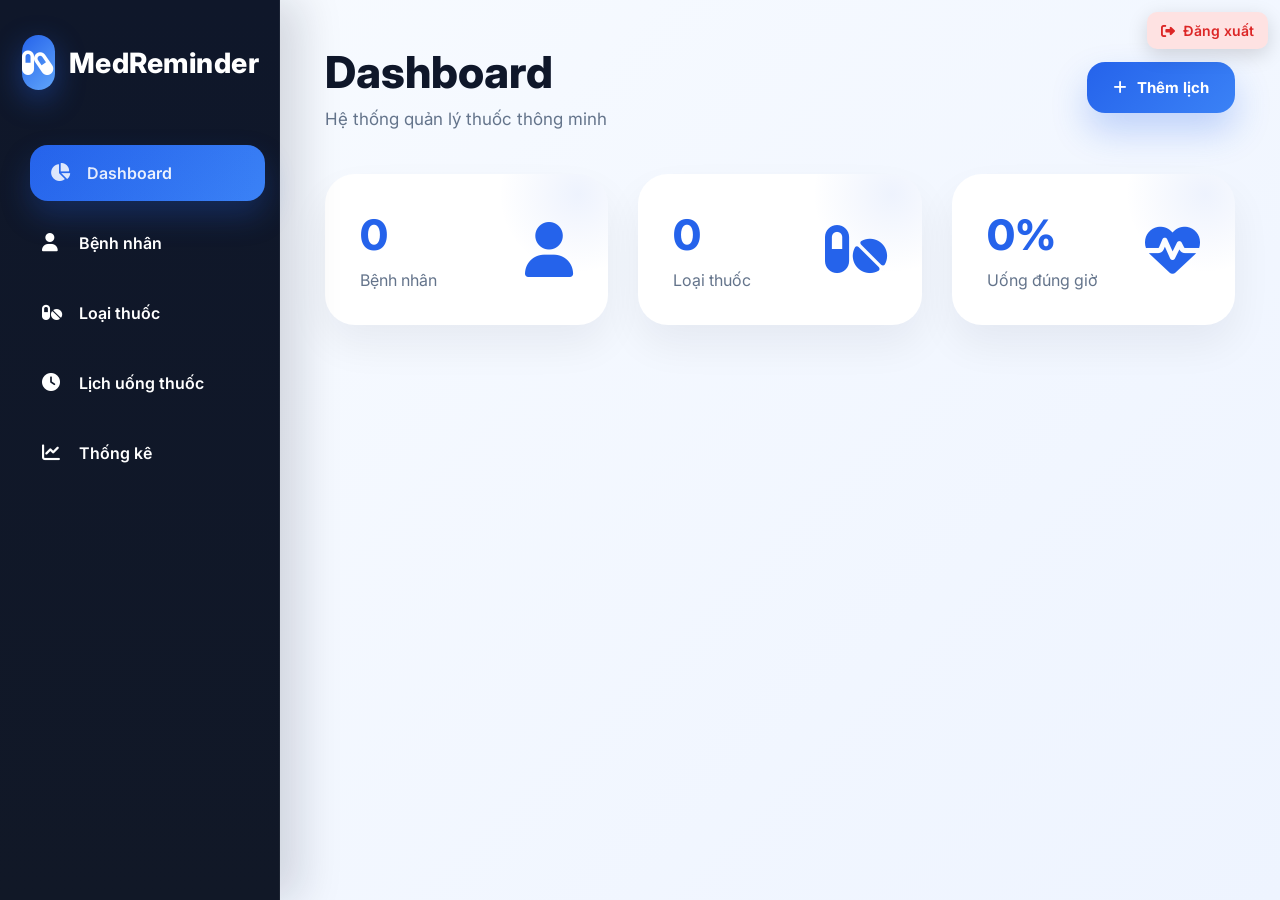
==== MedReminder/admin.html @ 06b6fe0d "first commit" ====
<!DOCTYPE html>
<html lang="vi">

<head>
    <meta charset="UTF-8">
    <meta name="viewport" content="width=device-width, initial-scale=1.0">
    <title>MedReminder Admin</title>
    <link rel="stylesheet" href="css/styleadmin.css">
    <link rel="stylesheet" href="https://cdnjs.cloudflare.com/ajax/libs/font-awesome/6.5.2/css/all.min.css">
    <style>
        .logout-fixed {
            position: fixed;
            top: 12px;
            left: 12px;
            z-index: 99999;
            display: flex;
            align-items: center;
            gap: 8px;
            padding: 10px 14px;
            border: none;
            border-radius: 10px;
            background: #fee2e2;
            color: #dc2626;
            font-weight: 600;
            font-size: 14px;
            cursor: pointer;
            box-shadow: 0 6px 20px rgba(0, 0, 0, 0.15);
            transition: 0.2s ease;
        }

        .logout-fixed:hover {
            background: #fecaca;
            transform: translateY(-2px);
        }

        /* Card expand */
        .patient-top {
            display: flex;
            align-items: center;
            gap: 14px;
            user-select: none;
        }

        .patient-top:hover .toggle-icon {
            color: #2563eb !important;
        }

        .patient-detail {
            animation: expandIn 0.22s ease both;
        }

        @keyframes expandIn {
            from {
                opacity: 0;
                transform: translateY(-6px);
            }

            to {
                opacity: 1;
                transform: translateY(0);
            }
        }

        /* Badges */
        .med-badge {
            display: inline-block;
            padding: 4px 12px;
            background: #eff6ff;
            color: #2563eb;
            border: 1px solid #bfdbfe;
            border-radius: 999px;
            font-size: 12.5px;
            font-weight: 500;
        }

        .patient-badge {
            display: inline-block;
            padding: 4px 12px;
            background: #f0fdf4;
            color: #16a34a;
            border: 1px solid #bbf7d0;
            border-radius: 999px;
            font-size: 12.5px;
            font-weight: 500;
        }

        /* Section label inside card */
        .section-label {
            margin-bottom: 8px;
            font-size: 12px;
            color: #6b7280;
            font-weight: 600;
            text-transform: uppercase;
            letter-spacing: 0.05em;
        }

        /* Detail table */
        .detail-table {
            width: 100%;
            border-collapse: collapse;
            font-size: 13.5px;
        }

        .detail-table th {
            background: #f9fafb;
            color: #6b7280;
            font-weight: 600;
            font-size: 12px;
            text-transform: uppercase;
            letter-spacing: 0.04em;
            padding: 8px 12px;
            text-align: left;
            border-bottom: 1px solid #f3f4f6;
        }

        .detail-table td {
            padding: 9px 12px;
            border-bottom: 1px solid #f9fafb;
            color: #374151;
            vertical-align: middle;
        }

        .detail-table tr:last-child td {
            border-bottom: none;
        }

        .detail-table tr:hover td {
            background: #f9fafb;
        }

        /* Status badges */
        .done {
            display: inline-block;
            padding: 3px 10px;
            background: #dcfce7;
            color: #16a34a;
            border-radius: 999px;
            font-size: 12px;
            font-weight: 600;
        }

        .pending {
            display: inline-block;
            padding: 3px 10px;
            background: #fef3c7;
            color: #d97706;
            border-radius: 999px;
            font-size: 12px;
            font-weight: 600;
        }
    </style>
</head>

<body onload="loadData()">

    <button onclick="logoutAdmin()" class="logout-fixed">
        <i class="fa-solid fa-right-from-bracket"></i> Đăng xuất
    </button>

    <div class="admin-layout">

        <!-- SIDEBAR -->
        <aside class="sidebar">
            <div class="sidebar-logo">
                <i class="fa-solid fa-capsules"></i>
                <span>MedReminder</span>
            </div>
            <ul>
                <li class="active" onclick="showDashboard()">
                    <i class="fa-solid fa-chart-pie"></i> Dashboard
                </li>
                <li onclick="showPatients()">
                    <i class="fa-solid fa-user"></i> Bệnh nhân
                </li>
                <li onclick="showMeds()">
                    <i class="fa-solid fa-pills"></i> Loại thuốc
                </li>
                <li onclick="showSchedules()">
                    <i class="fa-solid fa-clock"></i> Lịch uống thuốc
                </li>
                <li onclick="showStatistics()">
                    <i class="fa-solid fa-chart-line"></i> Thống kê
                </li>
            </ul>
        </aside>

        <!-- MAIN -->
        <main class="main-content">

            <div class="topbar">
                <div>
                    <h1>Dashboard</h1>
                    <p class="sub-text">Hệ thống quản lý thuốc thông minh</p>
                </div>
                <button onclick="openModal()" class="add-btn">
                    <i class="fa-solid fa-plus"></i> Thêm lịch
                </button>
            </div>

            <!-- DASHBOARD -->
            <section id="dashboardSection">
                <div class="stats">
                    <div class="stat-card">
                        <div>
                            <h3 id="patientCount">0</h3>
                            <p>Bệnh nhân</p>
                        </div>
                        <i class="fa-solid fa-user"></i>
                    </div>
                    <div class="stat-card">
                        <div>
                            <h3 id="medCount">0</h3>
                            <p>Loại thuốc</p>
                        </div>
                        <i class="fa-solid fa-pills"></i>
                    </div>
                    <div class="stat-card">
                        <div>
                            <h3 id="successPercent">0%</h3>
                            <p>Uống đúng giờ</p>
                        </div>
                        <i class="fa-solid fa-heart-pulse"></i>
                    </div>
                </div>
            </section>

            <!-- SEARCH PATIENTS -->
            <div class="search-box" id="patientSearch" style="display:none;">
                <i class="fa-solid fa-magnifying-glass"></i>
                <input type="text" id="searchInput" placeholder="Tìm bệnh nhân theo tên..." onkeyup="searchPatients()">
            </div>

            <!-- SEARCH MEDS -->
            <div class="search-box" id="medSearch" style="display:none;">
                <i class="fa-solid fa-magnifying-glass"></i>
                <input type="text" id="medSearchInput" placeholder="Tìm thuốc theo tên..." onkeyup="searchMeds()">
            </div>

            <!-- PATIENTS -->
            <section id="patientsSection" style="display:none;">
                <div class="table-section">
                    <div class="table-header">
                        <h2>Danh sách bệnh nhân</h2>
                    </div>
                    <div id="patientCards" class="patient-grid"></div>
                </div>
            </section>

            <!-- MEDS -->
            <section id="medsSection" style="display:none;">
                <div class="table-section">
                    <div class="table-header">
                        <h2>Danh sách loại thuốc</h2>
                    </div>
                    <div id="medCards" class="patient-grid"></div>
                </div>
            </section>

            <!-- SCHEDULES -->
            <section id="scheduleSection" style="display:none;">
                <div class="table-section">
                    <div class="table-header">
                        <h2>Lịch uống thuốc</h2>
                    </div>
                    <table>
                        <thead>
                            <tr>
                                <th>Bệnh nhân</th>
                                <th>Thuốc</th>
                                <th>Ngày</th>
                                <th>Giờ</th>
                                <th>Trạng thái</th>
                                <th>Hành động</th>
                            </tr>
                        </thead>
                        <tbody id="scheduleTableBody"></tbody>
                    </table>
                </div>
            </section>

            <!-- STATISTICS -->
            <section id="statisticsSection" style="display:none;">
                <div class="table-section">
                    <div class="table-header">
                        <h2>Thống kê uống thuốc</h2>
                    </div>
                    <div id="statisticsCards"></div>
                </div>
            </section>

        </main>
    </div>

    <!-- MODAL -->
    <div class="modal" id="modal">
        <div class="modal-content">
            <div class="modal-header">
                <h2>Thêm lịch uống thuốc</h2>
                <button onclick="closeModal()"><i class="fa-solid fa-xmark"></i></button>
            </div>
            <form id="scheduleForm">
                <div class="form-group">
                    <label>Bệnh nhân</label>
                    <input type="text" id="patientSelect" required placeholder="Nhập tên bệnh nhân">
                </div>
                <div class="form-group">
                    <label>Thuốc</label>
                    <input type="text" id="medSelect" required placeholder="Nhập tên thuốc">
                </div>
                <div class="form-group">
                    <label>Ngày uống</label>
                    <input type="date" id="dateInput" required>
                </div>
                <div class="form-group">
                    <label>Giờ uống</label>
                    <input type="time" id="timeInput" required>
                </div>
                <button type="submit" class="submit-btn">Lưu lịch</button>
            </form>
        </div>
    </div>

    <script src="js/admin.js"></script>

    <script>
        // Hiện/ẩn search box theo tab
        const _origShowPatients = showPatients;
        const _origShowMeds = showMeds;
        const _origShowDashboard = showDashboard;
        const _origShowSchedules = showSchedules;
        const _origShowStatistics = showStatistics;

        function hideAllSearch() {
            document.getElementById("patientSearch").style.display = "none";
            document.getElementById("medSearch").style.display = "none";
        }

        showPatients = function () {
            _origShowPatients();
            hideAllSearch();
            document.getElementById("patientSearch").style.display = "flex";
        };
        showMeds = function () {
            _origShowMeds();
            hideAllSearch();
            document.getElementById("medSearch").style.display = "flex";
        };
        showDashboard = function () { _origShowDashboard(); hideAllSearch(); };
        showSchedules = function () { _origShowSchedules(); hideAllSearch(); };
        showStatistics = function () { _origShowStatistics(); hideAllSearch(); };
    </script>

</body>

</html>
---- MedReminder/css/styleadmin.css ----
/* =========================================
   MEDREMINDER ADMIN PREMIUM UI
========================================= */

@import url('https://fonts.googleapis.com/css2?family=Inter:wght@300;400;500;600;700;800;900&display=swap');

* {
    margin: 0;
    padding: 0;
    box-sizing: border-box;
    font-family: 'Inter', sans-serif;
}

body {
    background:
        linear-gradient(135deg,
            #f8fbff 0%,
            #eef4ff 100%);
    color: #0f172a;
    overflow-x: hidden;
}

/* =========================================
   SCROLLBAR
========================================= */

::-webkit-scrollbar {
    width: 10px;
}

::-webkit-scrollbar-track {
    background: #e2e8f0;
}

::-webkit-scrollbar-thumb {
    background:
        linear-gradient(180deg,
            #2563eb,
            #60a5fa);
    border-radius: 50px;
}

/* =========================================
   LAYOUT
========================================= */

.admin-layout {
    display: flex;
    min-height: 100vh;
}

/* =========================================
   SIDEBAR
========================================= */

.sidebar {
    width: 280px;
    min-height: 100vh;
    position: fixed;
    top: 0;
    left: 0;
    padding: 35px 22px;
    background:
        linear-gradient(180deg,
            #0f172a 0%,
            #111827 100%);
    color: white;
    z-index: 1000;
    box-shadow:
        20px 0 40px rgba(15, 23, 42, 0.15);
    border-right:
        1px solid rgba(255, 255, 255, 0.05);
}

/* LOGO */

.sidebar-logo {
    display: flex;
    align-items: center;
    gap: 14px;
    margin-bottom: 55px;
    font-size: 28px;
    font-weight: 800;
    letter-spacing: 0.5px;
}

.sidebar-logo i {
    width: 55px;
    height: 55px;
    border-radius: 18px;
    display: flex;
    align-items: center;
    justify-content: center;
    background:
        linear-gradient(135deg,
            #2563eb,
            #60a5fa);
    box-shadow:
        0 10px 30px rgba(37, 99, 235, 0.4);
}

/* MENU */

.sidebar ul {
    list-style: none;
}

.sidebar li {
    display: flex;
    align-items: center;
    gap: 15px;
    padding: 18px 20px;
    border-radius: 18px;
    margin-bottom: 14px;
    cursor: pointer;
    transition: 0.35s;
    font-size: 16px;
    font-weight: 600;
    position: relative;
    overflow: hidden;
}

.sidebar li i {
    width: 22px;
    font-size: 18px;
}

.sidebar li::before {
    content: "";
    position: absolute;
    inset: 0;
    background:
        linear-gradient(90deg,
            rgba(37, 99, 235, 0.18),
            transparent);
    opacity: 0;
    transition: 0.3s;
}

.sidebar li:hover::before,
.sidebar li.active::before {
    opacity: 1;
}

.sidebar li:hover,
.sidebar li.active {
    background:
        linear-gradient(135deg,
            #2563eb,
            #3b82f6);
    transform: translateX(8px);
    box-shadow:
        0 15px 30px rgba(37, 99, 235, 0.25);
}

/* =========================================
   MAIN CONTENT
========================================= */

.main-content {
    margin-left: 280px;
    width: 100%;
    padding: 45px;
}

/* =========================================
   TOPBAR
========================================= */

.topbar {
    display: flex;
    justify-content: space-between;
    align-items: center;
    gap: 25px;
    margin-bottom: 45px;
}

.topbar h1 {
    font-size: 44px;
    font-weight: 800;
    color: #0f172a;
}

.sub-text {
    margin-top: 10px;
    color: #64748b;
    font-size: 17px;
}

/* ADD BUTTON */

.add-btn {
    border: none;
    padding: 16px 26px;
    border-radius: 18px;
    background:
        linear-gradient(135deg,
            #2563eb,
            #3b82f6);
    color: white;
    font-size: 15px;
    font-weight: 700;
    cursor: pointer;
    transition: 0.35s;
    display: flex;
    align-items: center;
    gap: 10px;
    box-shadow:
        0 18px 35px rgba(37, 99, 235, 0.25);
}

.add-btn:hover {
    transform: translateY(-5px);
    box-shadow:
        0 25px 40px rgba(37, 99, 235, 0.35);
}

/* =========================================
   SEARCH
========================================= */

.search-box {
    width: 100%;
    height: 70px;
    background: white;
    border-radius: 24px;
    display: flex;
    align-items: center;
    padding: 0 25px;
    gap: 15px;
    margin-bottom: 35px;
    box-shadow:
        0 15px 35px rgba(15, 23, 42, 0.06);
}

.search-box i {
    color: #2563eb;
    font-size: 18px;
}

.search-box input {
    width: 100%;
    border: none;
    outline: none;
    font-size: 16px;
    background: none;
    color: #0f172a;
}

.search-box input::placeholder {
    color: #94a3b8;
}

/* =========================================
   STATS
========================================= */

.stats {
    display: grid;
    grid-template-columns:
        repeat(auto-fit, minmax(260px, 1fr));
    gap: 30px;
}

.stat-card {
    background: white;
    border-radius: 30px;
    padding: 35px;
    position: relative;
    overflow: hidden;
    display: flex;
    justify-content: space-between;
    align-items: center;
    box-shadow:
        0 20px 40px rgba(15, 23, 42, 0.06);
    transition: 0.35s;
}

.stat-card:hover {
    transform: translateY(-8px);
}

.stat-card::before {
    content: "";
    position: absolute;
    width: 160px;
    height: 160px;
    background:
        radial-gradient(rgba(37, 99, 235, 0.08),
            transparent 70%);
    top: -60px;
    right: -50px;
}

.stat-card h3 {
    font-size: 42px;
    color: #2563eb;
    font-weight: 800;
    margin-bottom: 10px;
}

.stat-card p {
    color: #64748b;
    font-size: 16px;
}

.stat-card i {
    font-size: 55px;
    color: #2563eb;
}

/* =========================================
   TABLE SECTION
========================================= */

.table-section {
    margin-top: 30px;
    background: white;
    border-radius: 30px;
    padding: 35px;
    box-shadow:
        0 20px 40px rgba(15, 23, 42, 0.05);
}

/* HEADER */

.table-header {
    margin-bottom: 25px;
}

.table-header h2 {
    font-size: 34px;
    font-weight: 800;
    color: #0f172a;
}

/* =========================================
   TABLE
========================================= */

table {
    width: 100%;
    border-collapse: collapse;
}

table th {
    background: #eff6ff;
    color: #2563eb;
    font-size: 15px;
    font-weight: 700;
}

table th,
table td {
    padding: 20px;
    text-align: left;
    border-bottom: 1px solid #edf2f7;
}

table tr {
    transition: 0.3s;
}

table tr:hover {
    background: #f8fbff;
}

/* STATUS */

.done {
    padding: 10px 18px;
    border-radius: 50px;
    background: #dcfce7;
    color: #16a34a;
    font-size: 14px;
    font-weight: 700;
}

.pending {
    padding: 10px 18px;
    border-radius: 50px;
    background: #fef3c7;
    color: #d97706;
    font-size: 14px;
    font-weight: 700;
}

/* DELETE */

.delete-btn {
    width: 45px;
    height: 45px;
    border: none;
    border-radius: 14px;
    background: #ef4444;
    color: white;
    cursor: pointer;
    transition: 0.3s;
    font-size: 16px;
}

.delete-btn:hover {
    transform: scale(1.08);
    background: #dc2626;
}

/* =========================================
   PATIENT GRID
========================================= */

.patient-grid {
    display: grid;
    grid-template-columns:
        repeat(auto-fit, minmax(320px, 1fr));
    gap: 30px;
}

/* PATIENT CARD */

.patient-card {
    background:
        linear-gradient(180deg,
            #ffffff,
            #f8fbff);
    border-radius: 30px;
    padding: 30px;
    position: relative;
    overflow: hidden;
    transition: 0.35s;
    box-shadow:
        0 18px 35px rgba(15, 23, 42, 0.05);
}

.patient-card:hover {
    transform: translateY(-8px);
    box-shadow:
        0 28px 45px rgba(37, 99, 235, 0.12);
}

.patient-card::before {
    content: "";
    position: absolute;
    width: 180px;
    height: 180px;
    background:
        radial-gradient(rgba(37, 99, 235, 0.06),
            transparent 70%);
    top: -70px;
    right: -70px;
}

/* TOP */

.patient-top {
    display: flex;
    align-items: center;
    gap: 18px;
    margin-bottom: 25px;
}

/* AVATAR */

.patient-avatar {
    width: 75px;
    height: 75px;
    border-radius: 24px;
    display: flex;
    align-items: center;
    justify-content: center;
    background:
        linear-gradient(135deg,
            #2563eb,
            #60a5fa);
    color: white;
    font-size: 28px;
    box-shadow:
        0 15px 35px rgba(37, 99, 235, 0.25);
}

.patient-top h3 {
    font-size: 24px;
    margin-bottom: 6px;
    color: #0f172a;
}

.patient-top p {
    color: #64748b;
}

/* MEDS */

.patient-meds h4 {
    margin-bottom: 16px;
    color: #334155;
}

.patient-meds span {
    display: inline-block;
    padding: 10px 16px;
    margin: 6px;
    border-radius: 50px;
    background: #eff6ff;
    color: #2563eb;
    font-size: 14px;
    font-weight: 600;
}

/* =========================================
   MODAL
========================================= */

.modal {
    position: fixed;
    inset: 0;
    background: rgba(15, 23, 42, 0.65);
    display: none;
    justify-content: center;
    align-items: center;
    backdrop-filter: blur(6px);
    z-index: 9999;
}

/* CONTENT */

.modal-content {
    width: 470px;
    background: white;
    border-radius: 32px;
    padding: 35px;
    animation: popup 0.35s ease;
    box-shadow:
        0 30px 60px rgba(0, 0, 0, 0.18);
}

@keyframes popup {

    from {
        transform:
            translateY(30px) scale(0.9);
        opacity: 0;
    }

    to {
        transform:
            translateY(0) scale(1);
        opacity: 1;
    }

}

/* HEADER */

.modal-header {
    display: flex;
    justify-content: space-between;
    align-items: center;
    margin-bottom: 28px;
}

.modal-header h2 {
    font-size: 32px;
    font-weight: 800;
    color: #0f172a;
}

.modal-header button {
    border: none;
    width: 45px;
    height: 45px;
    border-radius: 14px;
    background: #eff6ff;
    color: #2563eb;
    cursor: pointer;
    font-size: 20px;
    transition: 0.3s;
}

.modal-header button:hover {
    background: #2563eb;
    color: white;
}

/* =========================================
   FORM
========================================= */

.form-group {
    margin-bottom: 24px;
}

.form-group label {
    display: block;
    margin-bottom: 10px;
    font-weight: 700;
    color: #334155;
}

.form-group input,
.form-group select {
    width: 100%;
    padding: 17px;
    border-radius: 18px;
    border: 1px solid #dbe4f0;
    background: #f8fbff;
    outline: none;
    font-size: 15px;
    transition: 0.3s;
}

.form-group input:focus,
.form-group select:focus {
    border-color: #2563eb;
    background: white;
    box-shadow:
        0 0 0 5px rgba(37, 99, 235, 0.12);
}

/* SUBMIT */

.submit-btn {
    width: 100%;
    border: none;
    padding: 18px;
    border-radius: 18px;
    background:
        linear-gradient(135deg,
            #2563eb,
            #3b82f6);
    color: white;
    font-size: 16px;
    font-weight: 800;
    cursor: pointer;
    transition: 0.35s;
    box-shadow:
        0 18px 35px rgba(37, 99, 235, 0.25);
}

.submit-btn:hover {
    transform: translateY(-4px);
}

/* =========================================
   RESPONSIVE
========================================= */

@media(max-width:1200px) {

    .stats,
    .patient-grid {
        grid-template-columns:
            repeat(auto-fit, minmax(280px, 1fr));
    }

}

@media(max-width:992px) {

    .sidebar {
        width: 95px;
        padding: 25px 10px;
    }

    .sidebar-logo span,
    .sidebar li {
        font-size: 0;
    }

    .sidebar-logo {
        justify-content: center;
    }

    .sidebar li {
        justify-content: center;
    }

    .sidebar li i {
        font-size: 20px;
    }

    .main-content {
        margin-left: 95px;
    }

}

@media(max-width:768px) {

    .main-content {
        padding: 25px;
    }

    .topbar {
        flex-direction: column;
        align-items: flex-start;
    }

    .topbar h1 {
        font-size: 34px;
    }

    .stats {
        grid-template-columns: 1fr;
    }

    .patient-grid {
        grid-template-columns: 1fr;
    }

    table {
        display: block;
        overflow-x: auto;
    }

    .modal-content {
        width: 92%;
    }

}

@media(max-width:500px) {

    .sidebar {
        display: none;
    }

    .main-content {
        margin-left: 0;
    }

    .topbar {
        gap: 20px;
    }

    .topbar h1 {
        font-size: 28px;
    }

}.logout-fixed {
    position: fixed !important;
    top: 12px !important;
    right: 12px !important;
    left: auto !important;
    /* 👈 QUAN TRỌNG */

    z-index: 999999;

    display: flex;
    align-items: center;
    gap: 8px;

    padding: 10px 14px;
    border: none;
    border-radius: 10px;

    background: #fee2e2;
    color: #dc2626;

    font-weight: 600;
    font-size: 14px;

    cursor: pointer;

    box-shadow: 0 6px 20px rgba(0, 0, 0, 0.15);
    transition: 0.2s ease;
}

.logout-fixed:hover {
    background: #fecaca;
    transform: translateY(-2px);
}
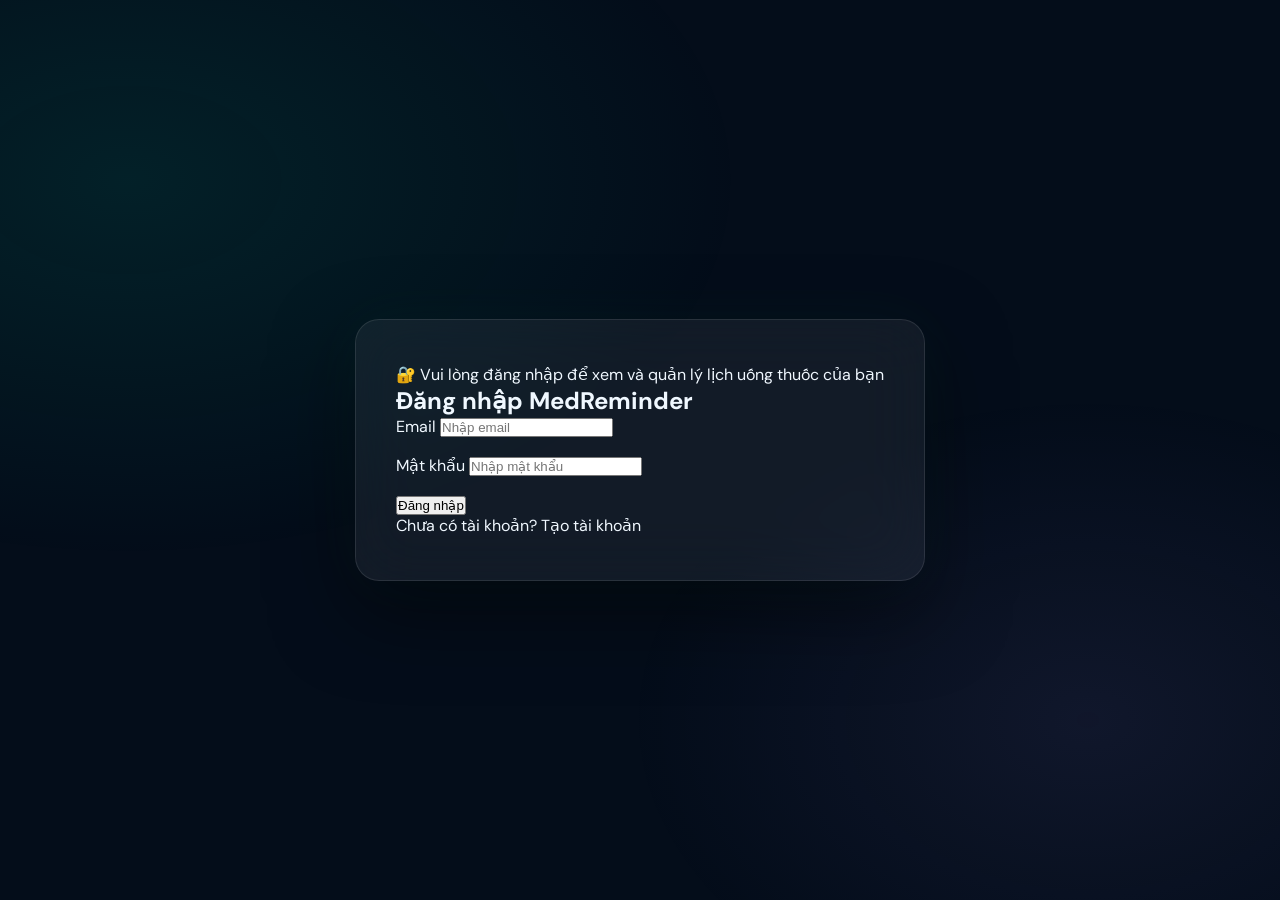
==== commit 55b7ec4f: "Update admin.html" ====
--- a/MedReminder/admin.html
+++ b/MedReminder/admin.html
@@ -2,354 +2,622 @@
 <html lang="vi">
 
 <head>
-    <meta charset="UTF-8">
-    <meta name="viewport" content="width=device-width, initial-scale=1.0">
-    <title>MedReminder Admin</title>
-    <link rel="stylesheet" href="css/styleadmin.css">
-    <link rel="stylesheet" href="https://cdnjs.cloudflare.com/ajax/libs/font-awesome/6.5.2/css/all.min.css">
+    <meta charset="UTF-8" />
+    <meta name="viewport" content="width=device-width, initial-scale=1.0" />
+    <title>Admin – MedReminder</title>
+    <link rel="stylesheet" href="https://cdn.jsdelivr.net/npm/bootstrap@5.3.3/dist/css/bootstrap.min.css" />
+    <link rel="stylesheet" href="https://cdn.jsdelivr.net/npm/bootstrap-icons@1.11.3/font/bootstrap-icons.min.css" />
+    <link rel="stylesheet" href="css/styleadmin.css" />
     <style>
-        .logout-fixed {
-            position: fixed;
-            top: 12px;
-            left: 12px;
-            z-index: 99999;
+        .content-section {
+            display: none
+        }
+
+        .content-section.active {
+            display: block
+        }
+
+        .a-stat {
+            cursor: default
+        }
+
+        .history-filter {
+            display: flex;
+            gap: 8px;
+            flex-wrap: wrap;
+            margin-bottom: 16px
+        }
+
+        .history-filter select,
+        .history-filter input {
+            background: rgba(255, 255, 255, 0.05);
+            border: 1px solid var(--border-glass);
+            border-radius: 9px;
+            color: var(--text-primary);
+            padding: 7px 12px;
+            font-size: 0.84rem;
+            outline: none
+        }
+
+        .history-filter select option {
+            background: #0d1b2a
+        }
+
+        .patient-card {
+            background: var(--bg-glass);
+            border: 1px solid var(--border-glass);
+            border-radius: 14px;
+            padding: 18px;
+            transition: .25s
+        }
+
+        .patient-card:hover {
+            border-color: var(--border-primary);
+            transform: translateY(-2px)
+        }
+
+        .patient-avatar {
+            width: 48px;
+            height: 48px;
+            border-radius: 50%;
+            background: linear-gradient(135deg, var(--primary), var(--accent2));
             display: flex;
             align-items: center;
-            gap: 8px;
+            justify-content: center;
+            font-size: 22px;
+            flex-shrink: 0
+        }
+
+        .note-box {
+            background: rgba(0, 212, 170, 0.06);
+            border-left: 3px solid var(--primary);
             padding: 10px 14px;
-            border: none;
-            border-radius: 10px;
-            background: #fee2e2;
-            color: #dc2626;
-            font-weight: 600;
-            font-size: 14px;
-            cursor: pointer;
-            box-shadow: 0 6px 20px rgba(0, 0, 0, 0.15);
-            transition: 0.2s ease;
-        }
-
-        .logout-fixed:hover {
-            background: #fecaca;
-            transform: translateY(-2px);
-        }
-
-        /* Card expand */
-        .patient-top {
-            display: flex;
-            align-items: center;
-            gap: 14px;
-            user-select: none;
-        }
-
-        .patient-top:hover .toggle-icon {
-            color: #2563eb !important;
-        }
-
-        .patient-detail {
-            animation: expandIn 0.22s ease both;
-        }
-
-        @keyframes expandIn {
-            from {
-                opacity: 0;
-                transform: translateY(-6px);
-            }
-
-            to {
-                opacity: 1;
-                transform: translateY(0);
-            }
-        }
-
-        /* Badges */
-        .med-badge {
-            display: inline-block;
-            padding: 4px 12px;
-            background: #eff6ff;
-            color: #2563eb;
-            border: 1px solid #bfdbfe;
-            border-radius: 999px;
-            font-size: 12.5px;
-            font-weight: 500;
-        }
-
-        .patient-badge {
-            display: inline-block;
-            padding: 4px 12px;
-            background: #f0fdf4;
-            color: #16a34a;
-            border: 1px solid #bbf7d0;
-            border-radius: 999px;
-            font-size: 12.5px;
-            font-weight: 500;
-        }
-
-        /* Section label inside card */
-        .section-label {
-            margin-bottom: 8px;
-            font-size: 12px;
-            color: #6b7280;
-            font-weight: 600;
-            text-transform: uppercase;
-            letter-spacing: 0.05em;
-        }
-
-        /* Detail table */
-        .detail-table {
-            width: 100%;
-            border-collapse: collapse;
-            font-size: 13.5px;
-        }
-
-        .detail-table th {
-            background: #f9fafb;
-            color: #6b7280;
-            font-weight: 600;
-            font-size: 12px;
-            text-transform: uppercase;
-            letter-spacing: 0.04em;
-            padding: 8px 12px;
-            text-align: left;
-            border-bottom: 1px solid #f3f4f6;
-        }
-
-        .detail-table td {
-            padding: 9px 12px;
-            border-bottom: 1px solid #f9fafb;
-            color: #374151;
-            vertical-align: middle;
-        }
-
-        .detail-table tr:last-child td {
-            border-bottom: none;
-        }
-
-        .detail-table tr:hover td {
-            background: #f9fafb;
-        }
-
-        /* Status badges */
-        .done {
-            display: inline-block;
-            padding: 3px 10px;
-            background: #dcfce7;
-            color: #16a34a;
-            border-radius: 999px;
-            font-size: 12px;
-            font-weight: 600;
-        }
-
-        .pending {
-            display: inline-block;
-            padding: 3px 10px;
-            background: #fef3c7;
-            color: #d97706;
-            border-radius: 999px;
-            font-size: 12px;
-            font-weight: 600;
+            border-radius: 0 8px 8px 0;
+            font-size: .82rem;
+            color: var(--text-secondary);
+            margin-top: 10px;
+            line-height: 1.6
+        }
+
+        .tab-indicator {
+            height: 2px;
+            background: var(--primary);
+            border-radius: 1px;
+            transition: all .3s
         }
     </style>
 </head>
 
-<body onload="loadData()">
-
-    <button onclick="logoutAdmin()" class="logout-fixed">
-        <i class="fa-solid fa-right-from-bracket"></i> Đăng xuất
-    </button>
-
-    <div class="admin-layout">
-
-        <!-- SIDEBAR -->
-        <aside class="sidebar">
-            <div class="sidebar-logo">
-                <i class="fa-solid fa-capsules"></i>
-                <span>MedReminder</span>
-            </div>
-            <ul>
-                <li class="active" onclick="showDashboard()">
-                    <i class="fa-solid fa-chart-pie"></i> Dashboard
-                </li>
-                <li onclick="showPatients()">
-                    <i class="fa-solid fa-user"></i> Bệnh nhân
-                </li>
-                <li onclick="showMeds()">
-                    <i class="fa-solid fa-pills"></i> Loại thuốc
-                </li>
-                <li onclick="showSchedules()">
-                    <i class="fa-solid fa-clock"></i> Lịch uống thuốc
-                </li>
-                <li onclick="showStatistics()">
-                    <i class="fa-solid fa-chart-line"></i> Thống kê
-                </li>
-            </ul>
-        </aside>
-
-        <!-- MAIN -->
-        <main class="main-content">
-
-            <div class="topbar">
-                <div>
-                    <h1>Dashboard</h1>
-                    <p class="sub-text">Hệ thống quản lý thuốc thông minh</p>
-                </div>
-                <button onclick="openModal()" class="add-btn">
-                    <i class="fa-solid fa-plus"></i> Thêm lịch
-                </button>
-            </div>
-
-            <!-- DASHBOARD -->
-            <section id="dashboardSection">
-                <div class="stats">
-                    <div class="stat-card">
-                        <div>
-                            <h3 id="patientCount">0</h3>
-                            <p>Bệnh nhân</p>
-                        </div>
-                        <i class="fa-solid fa-user"></i>
-                    </div>
-                    <div class="stat-card">
-                        <div>
-                            <h3 id="medCount">0</h3>
-                            <p>Loại thuốc</p>
-                        </div>
-                        <i class="fa-solid fa-pills"></i>
-                    </div>
-                    <div class="stat-card">
-                        <div>
-                            <h3 id="successPercent">0%</h3>
-                            <p>Uống đúng giờ</p>
-                        </div>
-                        <i class="fa-solid fa-heart-pulse"></i>
-                    </div>
-                </div>
-            </section>
-
-            <!-- SEARCH PATIENTS -->
-            <div class="search-box" id="patientSearch" style="display:none;">
-                <i class="fa-solid fa-magnifying-glass"></i>
-                <input type="text" id="searchInput" placeholder="Tìm bệnh nhân theo tên..." onkeyup="searchPatients()">
-            </div>
-
-            <!-- SEARCH MEDS -->
-            <div class="search-box" id="medSearch" style="display:none;">
-                <i class="fa-solid fa-magnifying-glass"></i>
-                <input type="text" id="medSearchInput" placeholder="Tìm thuốc theo tên..." onkeyup="searchMeds()">
-            </div>
-
-            <!-- PATIENTS -->
-            <section id="patientsSection" style="display:none;">
-                <div class="table-section">
-                    <div class="table-header">
-                        <h2>Danh sách bệnh nhân</h2>
-                    </div>
-                    <div id="patientCards" class="patient-grid"></div>
-                </div>
-            </section>
-
-            <!-- MEDS -->
-            <section id="medsSection" style="display:none;">
-                <div class="table-section">
-                    <div class="table-header">
-                        <h2>Danh sách loại thuốc</h2>
-                    </div>
-                    <div id="medCards" class="patient-grid"></div>
-                </div>
-            </section>
-
-            <!-- SCHEDULES -->
-            <section id="scheduleSection" style="display:none;">
-                <div class="table-section">
-                    <div class="table-header">
-                        <h2>Lịch uống thuốc</h2>
-                    </div>
-                    <table>
+<body>
+
+    <div class="sidebar-overlay" id="sidebar-overlay" onclick="closeSidebar()"></div>
+    <div id="toast-container" class="position-fixed top-0 end-0 p-3" style="z-index:9999"></div>
+
+    <!-- ═══ SIDEBAR ═══ -->
+    <aside class="admin-sidebar" id="admin-sidebar">
+        <div class="sidebar-logo">
+            <div class="logo-icon">💊</div>
+            <span>MedReminder</span>
+        </div>
+        <nav class="sidebar-nav">
+            <div class="nav-section-title">Tổng quan</div>
+            <a class="nav-item active" data-section="dashboard" onclick="showSection('dashboard',this)">
+                <span class="nav-icon">📊</span> Tổng quan
+            </a>
+            <div class="nav-section-title" style="margin-top:8px">Quản lý</div>
+            <a class="nav-item" data-section="medications" onclick="showSection('medications',this)">
+                <span class="nav-icon">💊</span> Quản lý thuốc
+            </a>
+            <a class="nav-item" data-section="patients" onclick="showSection('patients',this)">
+                <span class="nav-icon">👥</span> Bệnh nhân
+            </a>
+            <a class="nav-item" data-section="schedules" onclick="showSection('schedules',this)">
+                <span class="nav-icon">📅</span> Lịch uống thuốc
+            </a>
+            <a class="nav-item" data-section="history" onclick="showSection('history',this)">
+                <span class="nav-icon">📋</span> Lịch sử uống thuốc
+            </a>
+            <div class="nav-section-title" style="margin-top:8px">Khác</div>
+            <a class="nav-item" href="index.html">
+                <span class="nav-icon">🏠</span> Trang công khai
+            </a>
+            <a class="nav-item" onclick="logoutAdmin()" style="cursor:pointer">
+                <span class="nav-icon">🚪</span> Đăng xuất
+            </a>
+        </nav>
+        <div class="sidebar-footer">
+            <div style="font-weight:600;color:var(--text-secondary);margin-bottom:2px;font-size:.82rem">Nhóm 7 – FIT4015
+            </div>
+            <div style="color:var(--text-muted)">MedReminder v2.0</div>
+        </div>
+    </aside>
+
+    <!-- ═══ MAIN ═══ -->
+    <main class="admin-main">
+        <div class="admin-topbar">
+            <div class="d-flex align-items-center gap-3">
+                <button id="sidebar-toggle" onclick="toggleSidebar()"
+                    style="background:none;border:none;color:var(--text-primary);font-size:1.3rem;cursor:pointer"
+                    class="d-lg-none">☰</button>
+                <span id="topbar-title" class="topbar-title">Tổng quan</span>
+            </div>
+            <div class="topbar-right">
+                <span style="font-size:.82rem;color:var(--text-secondary)">👋 Xin chào, <strong id="admin-username"
+                        style="color:var(--primary)">Admin</strong></span>
+                <div
+                    style="width:34px;height:34px;background:linear-gradient(135deg,var(--primary),var(--primary-dark));border-radius:50%;display:flex;align-items:center;justify-content:center;font-size:16px">
+                    👑</div>
+                <button id="btn-logout" onclick="logoutAdmin()"
+                    style="background:rgba(255,107,157,0.12);border:1px solid rgba(255,107,157,0.25);color:var(--accent);padding:6px 14px;border-radius:8px;font-size:.78rem;font-weight:600;cursor:pointer">🚪
+                    Đăng xuất</button>
+            </div>
+        </div>
+
+        <div class="admin-content">
+
+            <!-- ─── DASHBOARD ─── -->
+            <div id="section-dashboard" class="content-section active">
+                <div class="row g-3 mb-4">
+                    <div class="col-6 col-md-4 col-xl-2">
+                        <div class="a-stat">
+                            <div class="icon">💊</div>
+                            <div class="value" id="dash-meds">—</div>
+                            <div class="label">Loại thuốc</div>
+                        </div>
+                    </div>
+                    <div class="col-6 col-md-4 col-xl-2">
+                        <div class="a-stat">
+                            <div class="icon">👥</div>
+                            <div class="value" id="dash-patients">—</div>
+                            <div class="label">Bệnh nhân</div>
+                        </div>
+                    </div>
+                    <div class="col-6 col-md-4 col-xl-2">
+                        <div class="a-stat">
+                            <div class="icon">📅</div>
+                            <div class="value" id="dash-schedules">—</div>
+                            <div class="label">Tổng lịch</div>
+                        </div>
+                    </div>
+                    <div class="col-6 col-md-4 col-xl-2">
+                        <div class="a-stat">
+                            <div class="icon">✅</div>
+                            <div class="value" id="dash-taken" style="color:#4caf50">—</div>
+                            <div class="label">Đã uống</div>
+                        </div>
+                    </div>
+                    <div class="col-6 col-md-4 col-xl-2">
+                        <div class="a-stat">
+                            <div class="icon">⏳</div>
+                            <div class="value" id="dash-pending" style="color:#ffc107">—</div>
+                            <div class="label">Chờ uống</div>
+                        </div>
+                    </div>
+                    <div class="col-6 col-md-4 col-xl-2">
+                        <div class="a-stat">
+                            <div class="icon">❌</div>
+                            <div class="value" id="dash-missed" style="color:var(--accent)">—</div>
+                            <div class="label">Bỏ lỡ</div>
+                        </div>
+                    </div>
+                </div>
+                <!-- Progress -->
+                <div class="a-card mb-4 p-4">
+                    <div class="d-flex justify-content-between align-items-center mb-2">
+                        <span style="font-family:'Sora',sans-serif;font-weight:700;font-size:.9rem">📈 Tỉ lệ tuân thủ
+                            hôm nay</span>
+                        <span
+                            style="font-family:'Sora',sans-serif;font-size:1.2rem;font-weight:800;color:var(--primary)"
+                            id="dash-pct">—</span>
+                    </div>
+                    <div style="background:rgba(255,255,255,0.06);border-radius:100px;height:10px;overflow:hidden">
+                        <div id="dash-progress"
+                            style="height:100%;background:linear-gradient(90deg,var(--primary),var(--accent2));border-radius:100px;transition:width .6s;width:0%">
+                        </div>
+                    </div>
+                </div>
+                <!-- Today's schedule table -->
+                <div class="a-card">
+                    <div class="a-card-header">
+                        <h6>📋 Lịch uống thuốc hôm nay</h6>
+                        <button class="btn-a-primary"
+                            onclick="showSection('schedules',document.querySelector('[data-section=schedules]'))">Xem
+                            tất cả</button>
+                    </div>
+                    <div class="a-card-body p-0" style="overflow-x:auto">
+                        <table class="a-table">
+                            <thead>
+                                <tr>
+                                    <th>Thuốc</th>
+                                    <th>Bệnh nhân</th>
+                                    <th>Giờ</th>
+                                    <th>Liều</th>
+                                    <th>Ghi chú</th>
+                                    <th>Trạng thái</th>
+                                </tr>
+                            </thead>
+                            <tbody id="dash-sched-body">
+                                <tr>
+                                    <td colspan="6" class="text-center py-4" style="color:var(--text-muted)">Đang tải...
+                                    </td>
+                                </tr>
+                            </tbody>
+                        </table>
+                    </div>
+                </div>
+            </div>
+
+            <!-- ─── MEDICATIONS ─── -->
+            <div id="section-medications" class="content-section">
+                <div class="d-flex align-items-center justify-content-between mb-4 flex-wrap gap-3">
+                    <div>
+                        <h4 style="font-family:'Sora',sans-serif;font-weight:700;margin-bottom:4px">💊 Quản lý thuốc
+                        </h4>
+                        <p style="color:var(--text-muted);font-size:.85rem;margin:0">Thêm, sửa, xóa thông tin thuốc</p>
+                    </div>
+                    <div class="d-flex gap-2 align-items-center flex-wrap">
+                        <input type="text" id="search-meds" placeholder="🔍 Tìm thuốc..."
+                            style="background:rgba(255,255,255,0.05);border:1px solid var(--border-glass);border-radius:9px;color:var(--text-primary);padding:8px 14px;font-size:.86rem;outline:none;width:200px"
+                            oninput="renderMedTable(this.value)" />
+                        <button class="btn-a-primary" onclick="openAddMed()">+ Thêm thuốc</button>
+                    </div>
+                </div>
+                <div class="a-card">
+                    <div style="overflow-x:auto">
+                        <table class="a-table">
+                            <thead>
+                                <tr>
+                                    <th>Thuốc</th>
+                                    <th>Danh mục</th>
+                                    <th>Liều dùng</th>
+                                    <th>Tần suất</th>
+                                    <th>Ghi chú</th>
+                                    <th>Tồn kho</th>
+                                    <th>Trạng thái</th>
+                                    <th>Thao tác</th>
+                                </tr>
+                            </thead>
+                            <tbody id="med-tbody">
+                                <tr>
+                                    <td colspan="8" class="text-center py-4">
+                                        <div class="spinner-border spinner-border-sm" style="color:var(--primary)">
+                                        </div>
+                                    </td>
+                                </tr>
+                            </tbody>
+                        </table>
+                    </div>
+                </div>
+            </div>
+
+            <!-- ─── PATIENTS ─── -->
+            <div id="section-patients" class="content-section">
+                <div class="d-flex align-items-center justify-content-between mb-4 flex-wrap gap-3">
+                    <div>
+                        <h4 style="font-family:'Sora',sans-serif;font-weight:700;margin-bottom:4px">👥 Danh sách bệnh
+                            nhân</h4>
+                        <p style="color:var(--text-muted);font-size:.85rem;margin:0">Quản lý thông tin bệnh nhân</p>
+                    </div>
+                    <div class="d-flex gap-2 align-items-center flex-wrap">
+                        <input type="text" id="search-patients" placeholder="🔍 Tìm bệnh nhân..."
+                            style="background:rgba(255,255,255,0.05);border:1px solid var(--border-glass);border-radius:9px;color:var(--text-primary);padding:8px 14px;font-size:.86rem;outline:none;width:200px"
+                            oninput="renderPatientCards(this.value)" />
+                        <button class="btn-a-primary" onclick="openAddPatient()">+ Thêm bệnh nhân</button>
+                    </div>
+                </div>
+                <div class="row g-3" id="patient-grid"></div>
+            </div>
+
+            <!-- ─── SCHEDULES ─── -->
+            <div id="section-schedules" class="content-section">
+                <div class="d-flex align-items-center justify-content-between mb-4 flex-wrap gap-3">
+                    <div>
+                        <h4 style="font-family:'Sora',sans-serif;font-weight:700;margin-bottom:4px">📅 Lịch uống thuốc
+                        </h4>
+                        <p style="color:var(--text-muted);font-size:.85rem;margin:0">Thêm và quản lý lịch uống thuốc</p>
+                    </div>
+                    <div class="d-flex gap-2 align-items-center flex-wrap">
+                        <input type="date" id="filter-sched-date"
+                            style="background:rgba(255,255,255,0.05);border:1px solid var(--border-glass);border-radius:9px;color:var(--text-primary);padding:7px 12px;font-size:.84rem;outline:none"
+                            oninput="renderScheduleTable()" />
+                        <select id="filter-sched-patient"
+                            style="background:rgba(4,13,26,0.97);border:1px solid var(--border-glass);border-radius:9px;color:var(--text-primary);padding:7px 12px;font-size:.84rem;outline:none"
+                            onchange="renderScheduleTable()">
+                            <option value="">Tất cả bệnh nhân</option>
+                        </select>
+                        <button class="btn-a-primary" onclick="openAddSchedule()">+ Thêm lịch</button>
+                    </div>
+                </div>
+                <div class="a-card">
+                    <div style="overflow-x:auto">
+                        <table class="a-table">
+                            <thead>
+                                <tr>
+                                    <th>Thuốc</th>
+                                    <th>Bệnh nhân</th>
+                                    <th>Ngày</th>
+                                    <th>Giờ</th>
+                                    <th>Liều</th>
+                                    <th>Ghi chú</th>
+                                    <th>Trạng thái</th>
+                                    <th>Thao tác</th>
+                                </tr>
+                            </thead>
+                            <tbody id="sched-tbody">
+                                <tr>
+                                    <td colspan="8" class="text-center py-4">
+                                        <div class="spinner-border spinner-border-sm" style="color:var(--primary)">
+                                        </div>
+                                    </td>
+                                </tr>
+                            </tbody>
+                        </table>
+                    </div>
+                </div>
+            </div>
+
+            <!-- ─── HISTORY ─── -->
+            <div id="section-history" class="content-section">
+                <div class="mb-4">
+                    <h4 style="font-family:'Sora',sans-serif;font-weight:700;margin-bottom:4px">📋 Lịch sử uống thuốc
+                    </h4>
+                    <p style="color:var(--text-muted);font-size:.85rem;margin:0">Toàn bộ lịch sử theo dõi từng bệnh nhân
+                    </p>
+                </div>
+                <div class="history-filter">
+                    <select id="hist-patient" onchange="renderHistory()">
+                        <option value="">Tất cả bệnh nhân</option>
+                    </select>
+                    <select id="hist-status" onchange="renderHistory()">
+                        <option value="">Tất cả trạng thái</option>
+                        <option value="taken">✅ Đã uống</option>
+                        <option value="pending">⏳ Chờ uống</option>
+                        <option value="missed">❌ Bỏ lỡ</option>
+                    </select>
+                    <input type="date" id="hist-date-from" placeholder="Từ ngày" onchange="renderHistory()" />
+                    <input type="date" id="hist-date-to" placeholder="Đến ngày" onchange="renderHistory()" />
+                    <button class="btn-a-secondary" onclick="resetHistoryFilter()">↩ Reset</button>
+                </div>
+                <div class="a-card">
+                    <div style="overflow-x:auto">
+                        <table class="a-table">
+                            <thead>
+                                <tr>
+                                    <th>Ngày</th>
+                                    <th>Thuốc</th>
+                                    <th>Bệnh nhân</th>
+                                    <th>Giờ dự kiến</th>
+                                    <th>Giờ thực tế</th>
+                                    <th>Liều</th>
+                                    <th>Ghi chú</th>
+                                    <th>Trạng thái</th>
+                                </tr>
+                            </thead>
+                            <tbody id="history-tbody">
+                                <tr>
+                                    <td colspan="8" class="text-center py-4" style="color:var(--text-muted)">Đang tải...
+                                    </td>
+                                </tr>
+                            </tbody>
+                        </table>
+                    </div>
+                    <div class="p-3" id="history-summary"
+                        style="border-top:1px solid var(--border-glass);font-size:.82rem;color:var(--text-muted)"></div>
+                </div>
+            </div>
+
+        </div><!-- /admin-content -->
+    </main>
+
+    <!-- ═══ MODAL: Thuốc ═══ -->
+    <div class="modal fade" id="medModal" tabindex="-1">
+        <div class="modal-dialog modal-dialog-centered modal-lg">
+            <div class="modal-content">
+                <div class="modal-header">
+                    <h5 class="modal-title" id="med-modal-title">💊 Thêm thuốc</h5><button type="button"
+                        class="btn-close" data-bs-dismiss="modal"></button>
+                </div>
+                <div class="modal-body">
+                    <form id="med-form" novalidate>
+                        <input type="hidden" id="med-id-hidden" />
+                        <div class="row g-3">
+                            <div class="col-md-6"><label class="form-label">Tên thuốc *</label><input type="text"
+                                    class="form-control" id="med-name" placeholder="Paracetamol 500mg" required />
+                                <div class="invalid-feedback">Vui lòng nhập tên thuốc</div>
+                            </div>
+                            <div class="col-md-6"><label class="form-label">Danh mục</label><input type="text"
+                                    class="form-control" id="med-category" placeholder="Giảm đau, Kháng sinh..." />
+                            </div>
+                            <div class="col-md-6"><label class="form-label">Dạng thuốc</label>
+                                <select class="form-select" id="med-type">
+                                    <option>Viên nén</option>
+                                    <option>Viên nang</option>
+                                    <option>Siro</option>
+                                    <option>Dung dịch</option>
+                                    <option>Ống tiêm</option>
+                                    <option>Nhỏ mắt</option>
+                                    <option>Kem/Gel</option>
+                                </select>
+                            </div>
+                            <div class="col-md-6"><label class="form-label">Liều dùng</label><input type="text"
+                                    class="form-control" id="med-dosage" placeholder="1 viên / lần" /></div>
+                            <div class="col-md-6"><label class="form-label">Tần suất</label><input type="text"
+                                    class="form-control" id="med-frequency" placeholder="3 lần/ngày" /></div>
+                            <div class="col-md-6"><label class="form-label">Giờ uống (cách nhau dấu phẩy)</label><input
+                                    type="text" class="form-control" id="med-times" placeholder="07:00, 12:00, 19:00" />
+                            </div>
+                            <div class="col-md-4"><label class="form-label">Tồn kho</label><input type="number"
+                                    class="form-control" id="med-stock" placeholder="30" min="0" /></div>
+                            <div class="col-md-4"><label class="form-label">Đơn vị</label><input type="text"
+                                    class="form-control" id="med-unit" placeholder="viên" /></div>
+                            <div class="col-md-4"><label class="form-label">Trạng thái</label>
+                                <select class="form-select" id="med-status">
+                                    <option value="active">Đang dùng</option>
+                                    <option value="inactive">Ngừng</option>
+                                </select>
+                            </div>
+                            <div class="col-12"><label class="form-label">Ghi chú / Hướng dẫn dùng</label><textarea
+                                    class="form-control" id="med-note" rows="2"
+                                    placeholder="Uống sau bữa ăn, không dùng khi đói..."></textarea></div>
+                        </div>
+                    </form>
+                </div>
+                <div class="modal-footer"><button class="btn-a-secondary" data-bs-dismiss="modal">Hủy</button><button
+                        class="btn-a-primary" onclick="submitMedForm()">💾 Lưu thuốc</button></div>
+            </div>
+        </div>
+    </div>
+
+    <!-- ═══ MODAL: Bệnh nhân ═══ -->
+    <div class="modal fade" id="patientModal" tabindex="-1">
+        <div class="modal-dialog modal-dialog-centered">
+            <div class="modal-content">
+                <div class="modal-header">
+                    <h5 class="modal-title" id="pat-modal-title">👤 Thêm bệnh nhân</h5><button type="button"
+                        class="btn-close" data-bs-dismiss="modal"></button>
+                </div>
+                <div class="modal-body">
+                    <form id="patient-form" novalidate>
+                        <input type="hidden" id="pat-id-hidden" />
+                        <div class="row g-3">
+                            <div class="col-12"><label class="form-label">Họ và tên *</label><input type="text"
+                                    class="form-control" id="pat-name" placeholder="Nguyễn Văn A" required />
+                                <div class="invalid-feedback">Vui lòng nhập họ tên</div>
+                            </div>
+                            <div class="col-md-6"><label class="form-label">Số điện thoại</label><input type="text"
+                                    class="form-control" id="pat-phone" placeholder="0901234567" /></div>
+                            <div class="col-md-6"><label class="form-label">Ngày sinh</label><input type="date"
+                                    class="form-control" id="pat-dob" /></div>
+                            <div class="col-md-6"><label class="form-label">Giới tính</label>
+                                <select class="form-select" id="pat-gender">
+                                    <option value="male">Nam</option>
+                                    <option value="female">Nữ</option>
+                                    <option value="other">Khác</option>
+                                </select>
+                            </div>
+                            <div class="col-md-6"><label class="form-label">Trạng thái</label>
+                                <select class="form-select" id="pat-status">
+                                    <option value="active">Đang điều trị</option>
+                                    <option value="inactive">Ngừng</option>
+                                </select>
+                            </div>
+                            <div class="col-12"><label class="form-label">Bệnh lý / Chẩn đoán</label><input type="text"
+                                    class="form-control" id="pat-diagnosis"
+                                    placeholder="Tiểu đường type 2, Cao huyết áp..." /></div>
+                            <div class="col-12"><label class="form-label">Dị ứng thuốc</label><input type="text"
+                                    class="form-control" id="pat-allergy" placeholder="Penicillin, Aspirin..." /></div>
+                            <div class="col-12"><label class="form-label">Ghi chú thêm</label><textarea
+                                    class="form-control" id="pat-note" rows="2"
+                                    placeholder="Cần theo dõi đặc biệt..."></textarea></div>
+                        </div>
+                    </form>
+                </div>
+                <div class="modal-footer"><button class="btn-a-secondary" data-bs-dismiss="modal">Hủy</button><button
+                        class="btn-a-primary" onclick="submitPatientForm()">💾 Lưu bệnh nhân</button></div>
+            </div>
+        </div>
+    </div>
+
+    <!-- ═══ MODAL: Lịch uống thuốc ═══ -->
+    <div class="modal fade" id="scheduleModal" tabindex="-1">
+        <div class="modal-dialog modal-dialog-centered modal-lg">
+            <div class="modal-content">
+                <div class="modal-header">
+                    <h5 class="modal-title" id="sched-modal-title">📅 Thêm lịch uống thuốc</h5><button type="button"
+                        class="btn-close" data-bs-dismiss="modal"></button>
+                </div>
+                <div class="modal-body">
+                    <form id="schedule-form" novalidate>
+                        <input type="hidden" id="sched-id-hidden" />
+                        <div class="row g-3">
+                            <div class="col-md-6"><label class="form-label">Bệnh nhân *</label>
+                                <select class="form-select" id="sched-patientId" required>
+                                    <option value="">-- Chọn bệnh nhân --</option>
+                                </select>
+                                <div class="invalid-feedback">Vui lòng chọn bệnh nhân</div>
+                            </div>
+                            <div class="col-md-6"><label class="form-label">Thuốc *</label>
+                                <select class="form-select" id="sched-medicationId" required onchange="autoFillMed()">
+                                    <option value="">-- Chọn thuốc --</option>
+                                </select>
+                                <div class="invalid-feedback">Vui lòng chọn thuốc</div>
+                            </div>
+                            <div class="col-md-6"><label class="form-label">Ngày *</label><input type="date"
+                                    class="form-control" id="sched-date" required /></div>
+                            <div class="col-md-6"><label class="form-label">Giờ uống *</label><input type="time"
+                                    class="form-control" id="sched-time" required /></div>
+                            <div class="col-md-6"><label class="form-label">Liều dùng</label><input type="text"
+                                    class="form-control" id="sched-dosage" placeholder="1 viên" /></div>
+                            <div class="col-md-6"><label class="form-label">Trạng thái</label>
+                                <select class="form-select" id="sched-status">
+                                    <option value="pending">⏳ Chờ uống</option>
+                                    <option value="taken">✅ Đã uống</option>
+                                    <option value="missed">❌ Bỏ lỡ</option>
+                                </select>
+                            </div>
+                            <div class="col-12"><label class="form-label">Ghi chú / Hướng dẫn liều này</label><textarea
+                                    class="form-control" id="sched-note" rows="2"
+                                    placeholder="Uống sau ăn sáng, uống với nhiều nước..."></textarea></div>
+                        </div>
+                    </form>
+                </div>
+                <div class="modal-footer"><button class="btn-a-secondary" data-bs-dismiss="modal">Hủy</button><button
+                        class="btn-a-primary" onclick="submitScheduleForm()">💾 Lưu lịch</button></div>
+            </div>
+        </div>
+    </div>
+
+    <!-- ═══ MODAL: Xem lịch sử bệnh nhân ═══ -->
+    <div class="modal fade" id="patHistModal" tabindex="-1">
+        <div class="modal-dialog modal-dialog-centered modal-lg">
+            <div class="modal-content">
+                <div class="modal-header">
+                    <h5 class="modal-title" id="pat-hist-title">📋 Lịch sử uống thuốc</h5><button type="button"
+                        class="btn-close" data-bs-dismiss="modal"></button>
+                </div>
+                <div class="modal-body" style="overflow-x:auto">
+                    <table class="a-table">
                         <thead>
                             <tr>
-                                <th>Bệnh nhân</th>
+                                <th>Ngày</th>
                                 <th>Thuốc</th>
-                                <th>Ngày</th>
                                 <th>Giờ</th>
+                                <th>Liều</th>
+                                <th>Ghi chú</th>
                                 <th>Trạng thái</th>
-                                <th>Hành động</th>
+                                <th>Giờ uống thực tế</th>
                             </tr>
                         </thead>
-                        <tbody id="scheduleTableBody"></tbody>
+                        <tbody id="pat-hist-tbody"></tbody>
                     </table>
                 </div>
-            </section>
-
-            <!-- STATISTICS -->
-            <section id="statisticsSection" style="display:none;">
-                <div class="table-section">
-                    <div class="table-header">
-                        <h2>Thống kê uống thuốc</h2>
-                    </div>
-                    <div id="statisticsCards"></div>
-                </div>
-            </section>
-
-        </main>
+                <div class="modal-footer"><button class="btn-a-secondary" data-bs-dismiss="modal">Đóng</button></div>
+            </div>
+        </div>
     </div>
 
-    <!-- MODAL -->
-    <div class="modal" id="modal">
-        <div class="modal-content">
-            <div class="modal-header">
-                <h2>Thêm lịch uống thuốc</h2>
-                <button onclick="closeModal()"><i class="fa-solid fa-xmark"></i></button>
-            </div>
-            <form id="scheduleForm">
-                <div class="form-group">
-                    <label>Bệnh nhân</label>
-                    <input type="text" id="patientSelect" required placeholder="Nhập tên bệnh nhân">
-                </div>
-                <div class="form-group">
-                    <label>Thuốc</label>
-                    <input type="text" id="medSelect" required placeholder="Nhập tên thuốc">
-                </div>
-                <div class="form-group">
-                    <label>Ngày uống</label>
-                    <input type="date" id="dateInput" required>
-                </div>
-                <div class="form-group">
-                    <label>Giờ uống</label>
-                    <input type="time" id="timeInput" required>
-                </div>
-                <button type="submit" class="submit-btn">Lưu lịch</button>
-            </form>
+    <!-- ═══ CONFIRM DELETE ═══ -->
+    <div class="modal fade" id="confirmModal" tabindex="-1">
+        <div class="modal-dialog modal-dialog-centered modal-sm">
+            <div class="modal-content text-center p-4">
+                <div style="font-size:2.5rem;margin-bottom:12px">⚠️</div>
+                <h5 style="font-family:'Sora',sans-serif;font-weight:700;margin-bottom:8px" id="confirm-title">Xác nhận
+                    xóa</h5>
+                <p style="color:var(--text-secondary);font-size:.88rem;margin-bottom:24px" id="confirm-msg">Bạn có chắc
+                    chắn muốn xóa?</p>
+                <div class="d-flex gap-2 justify-content-center">
+                    <button class="btn-a-secondary" data-bs-dismiss="modal">Hủy</button>
+                    <button class="btn-a-danger" id="confirm-ok-btn">🗑️ Xóa</button>
+                </div>
+            </div>
         </div>
     </div>
 
+    <script src="https://cdn.jsdelivr.net/npm/bootstrap@5.3.3/dist/js/bootstrap.bundle.min.js"></script>
+    <script src="https://cdn.jsdelivr.net/npm/jquery@3.7.1/dist/jquery.min.js"></script>
+    <script src="js/utils.js"></script>
+    <script src="js/api.js"></script>
     <script src="js/admin.js"></script>
-
-    <script>
-        // Hiện/ẩn search box theo tab
-        const _origShowPatients = showPatients;
-        const _origShowMeds = showMeds;
-        const _origShowDashboard = showDashboard;
-        const _origShowSchedules = showSchedules;
-        const _origShowStatistics = showStatistics;
-
-        function hideAllSearch() {
-            document.getElementById("patientSearch").style.display = "none";
-            document.getElementById("medSearch").style.display = "none";
-        }
-
-        showPatients = function () {
-            _origShowPatients();
-            hideAllSearch();
-            document.getElementById("patientSearch").style.display = "flex";
-        };
-        showMeds = function () {
-            _origShowMeds();
-            hideAllSearch();
-            document.getElementById("medSearch").style.display = "flex";
-        };
-        showDashboard = function () { _origShowDashboard(); hideAllSearch(); };
-        showSchedules = function () { _origShowSchedules(); hideAllSearch(); };
-        showStatistics = function () { _origShowStatistics(); hideAllSearch(); };
-    </script>
-
 </body>
 
-</html>+</html>
--- a/MedReminder/css/styleadmin.css
+++ b/MedReminder/css/styleadmin.css
@@ -1,770 +1,468 @@
-/* =========================================
-   MEDREMINDER ADMIN PREMIUM UI
-========================================= */
-
-@import url('https://fonts.googleapis.com/css2?family=Inter:wght@300;400;500;600;700;800;900&display=swap');
+/* ── Admin CSS ── */
+@import url('https://fonts.googleapis.com/css2?family=Sora:wght@300;400;600;700;800&family=DM+Sans:wght@300;400;500&display=swap');
+
+:root {
+    --primary: #00d4aa;
+    --primary-dark: #00b894;
+    --accent: #ff6b9d;
+    --accent2: #a78bfa;
+    --bg-dark: #040d1a;
+    --bg-sidebar: rgba(6, 16, 32, 0.98);
+    --bg-glass: rgba(255, 255, 255, 0.04);
+    --bg-glass-strong: rgba(255, 255, 255, 0.08);
+    --border-glass: rgba(255, 255, 255, 0.09);
+    --border-primary: rgba(0, 212, 170, 0.3);
+    --text-primary: #f0f8ff;
+    --text-secondary: rgba(240, 248, 255, 0.6);
+    --text-muted: rgba(240, 248, 255, 0.38);
+    --sidebar-w: 240px;
+}
 
 * {
+    box-sizing: border-box;
     margin: 0;
     padding: 0;
-    box-sizing: border-box;
-    font-family: 'Inter', sans-serif;
 }
 
 body {
-    background:
-        linear-gradient(135deg,
-            #f8fbff 0%,
-            #eef4ff 100%);
-    color: #0f172a;
-    overflow-x: hidden;
-}
-
-/* =========================================
-   SCROLLBAR
-========================================= */
-
-::-webkit-scrollbar {
-    width: 10px;
-}
-
-::-webkit-scrollbar-track {
-    background: #e2e8f0;
-}
-
-::-webkit-scrollbar-thumb {
-    background:
-        linear-gradient(180deg,
-            #2563eb,
-            #60a5fa);
-    border-radius: 50px;
-}
-
-/* =========================================
-   LAYOUT
-========================================= */
-
-.admin-layout {
-    display: flex;
+    font-family: 'DM Sans', sans-serif;
+    background: var(--bg-dark);
+    color: var(--text-primary);
     min-height: 100vh;
 }
 
-/* =========================================
-   SIDEBAR
-========================================= */
-
-.sidebar {
-    width: 280px;
+body::before {
+    content: '';
+    position: fixed;
+    inset: 0;
+    background: radial-gradient(ellipse 70% 50% at 70% 20%, rgba(0, 212, 170, 0.05), transparent 60%);
+    pointer-events: none;
+}
+
+/* ─── Sidebar ─── */
+.admin-sidebar {
+    width: var(--sidebar-w);
+    background: var(--bg-sidebar);
+    border-right: 1px solid var(--border-glass);
     min-height: 100vh;
     position: fixed;
     top: 0;
     left: 0;
-    padding: 35px 22px;
-    background:
-        linear-gradient(180deg,
-            #0f172a 0%,
-            #111827 100%);
-    color: white;
-    z-index: 1000;
-    box-shadow:
-        20px 0 40px rgba(15, 23, 42, 0.15);
-    border-right:
-        1px solid rgba(255, 255, 255, 0.05);
-}
-
-/* LOGO */
+    z-index: 200;
+    display: flex;
+    flex-direction: column;
+    backdrop-filter: blur(20px);
+    transition: transform 0.3s ease;
+}
 
 .sidebar-logo {
-    display: flex;
-    align-items: center;
-    gap: 14px;
-    margin-bottom: 55px;
-    font-size: 28px;
+    padding: 24px 20px;
+    border-bottom: 1px solid var(--border-glass);
+    display: flex;
+    align-items: center;
+    gap: 10px;
+}
+
+.sidebar-logo .logo-icon {
+    width: 36px;
+    height: 36px;
+    background: linear-gradient(135deg, var(--primary), var(--primary-dark));
+    border-radius: 10px;
+    display: flex;
+    align-items: center;
+    justify-content: center;
+    font-size: 18px;
+    box-shadow: 0 4px 12px rgba(0, 212, 170, 0.25);
+}
+
+.sidebar-logo span {
+    font-family: 'Sora', sans-serif;
     font-weight: 800;
-    letter-spacing: 0.5px;
-}
-
-.sidebar-logo i {
-    width: 55px;
-    height: 55px;
-    border-radius: 18px;
-    display: flex;
-    align-items: center;
-    justify-content: center;
-    background:
-        linear-gradient(135deg,
-            #2563eb,
-            #60a5fa);
-    box-shadow:
-        0 10px 30px rgba(37, 99, 235, 0.4);
-}
-
-/* MENU */
-
-.sidebar ul {
-    list-style: none;
-}
-
-.sidebar li {
-    display: flex;
-    align-items: center;
-    gap: 15px;
-    padding: 18px 20px;
-    border-radius: 18px;
-    margin-bottom: 14px;
+    font-size: 1.1rem;
+    color: var(--primary);
+}
+
+.sidebar-nav {
+    padding: 16px 12px;
+    flex: 1;
+}
+
+.nav-section-title {
+    font-size: 0.65rem;
+    font-weight: 700;
+    color: var(--text-muted);
+    text-transform: uppercase;
+    letter-spacing: 0.1em;
+    padding: 12px 8px 6px;
+}
+
+.nav-item {
+    display: flex;
+    align-items: center;
+    gap: 10px;
+    padding: 10px 12px;
+    border-radius: 10px;
+    color: var(--text-secondary);
+    text-decoration: none;
+    font-size: 0.88rem;
+    font-weight: 500;
+    transition: all 0.2s;
     cursor: pointer;
-    transition: 0.35s;
-    font-size: 16px;
+    margin-bottom: 2px;
+}
+
+.nav-item .nav-icon {
+    font-size: 1.1rem;
+    width: 24px;
+    text-align: center;
+}
+
+.nav-item:hover {
+    background: var(--bg-glass-strong);
+    color: var(--text-primary);
+}
+
+.nav-item.active {
+    background: rgba(0, 212, 170, 0.12);
+    color: var(--primary);
+    border: 1px solid rgba(0, 212, 170, 0.2);
+}
+
+.sidebar-footer {
+    padding: 16px 20px;
+    border-top: 1px solid var(--border-glass);
+    font-size: 0.8rem;
+    color: var(--text-muted);
+}
+
+/* ─── Main content ─── */
+.admin-main {
+    margin-left: var(--sidebar-w);
+    min-height: 100vh;
+    padding: 0;
+}
+
+.admin-topbar {
+    background: rgba(4, 13, 26, 0.9);
+    backdrop-filter: blur(16px);
+    border-bottom: 1px solid var(--border-glass);
+    padding: 14px 28px;
+    display: flex;
+    align-items: center;
+    justify-content: space-between;
+    position: sticky;
+    top: 0;
+    z-index: 100;
+}
+
+.topbar-title {
+    font-family: 'Sora', sans-serif;
+    font-weight: 700;
+    font-size: 1.1rem;
+}
+
+.topbar-right {
+    display: flex;
+    align-items: center;
+    gap: 12px;
+}
+
+.admin-content {
+    padding: 28px;
+}
+
+/* ─── Cards ─── */
+.a-card {
+    background: var(--bg-glass);
+    border: 1px solid var(--border-glass);
+    border-radius: 16px;
+    overflow: hidden;
+}
+
+.a-card-header {
+    padding: 16px 20px;
+    border-bottom: 1px solid var(--border-glass);
+    display: flex;
+    align-items: center;
+    justify-content: space-between;
+}
+
+.a-card-header h6 {
+    font-family: 'Sora', sans-serif;
+    font-weight: 700;
+    font-size: 0.9rem;
+    margin: 0;
+}
+
+.a-card-body {
+    padding: 20px;
+}
+
+/* ─── Stats ─── */
+.a-stat {
+    background: var(--bg-glass);
+    border: 1px solid var(--border-glass);
+    border-radius: 14px;
+    padding: 20px;
+    transition: all 0.25s;
+}
+
+.a-stat:hover {
+    border-color: var(--border-primary);
+    transform: translateY(-2px);
+}
+
+.a-stat .icon {
+    font-size: 1.8rem;
+    margin-bottom: 8px;
+}
+
+.a-stat .value {
+    font-family: 'Sora', sans-serif;
+    font-size: 1.8rem;
+    font-weight: 800;
+    color: var(--primary);
+    line-height: 1;
+}
+
+.a-stat .label {
+    font-size: 0.8rem;
+    color: var(--text-secondary);
+    margin-top: 3px;
+}
+
+/* ─── Table ─── */
+.a-table {
+    width: 100%;
+    color: var(--text-primary);
+    font-size: 0.87rem;
+}
+
+.a-table th {
+    font-size: 0.72rem;
+    font-weight: 700;
+    letter-spacing: 0.07em;
+    text-transform: uppercase;
+    color: var(--text-muted);
+    padding: 10px 16px;
+    background: rgba(255, 255, 255, 0.02);
+}
+
+.a-table td {
+    padding: 13px 16px;
+    border-top: 1px solid var(--border-glass);
+    vertical-align: middle;
+}
+
+.a-table tbody tr:hover td {
+    background: rgba(255, 255, 255, 0.03);
+}
+
+/* ─── Btn ─── */
+.btn-a-primary {
+    background: linear-gradient(135deg, var(--primary), var(--primary-dark));
+    color: #040d1a;
+    border: none;
+    border-radius: 9px;
+    padding: 9px 20px;
+    font-family: 'Sora', sans-serif;
+    font-size: 0.82rem;
+    font-weight: 700;
+    cursor: pointer;
+    transition: all 0.2s;
+    display: inline-flex;
+    align-items: center;
+    gap: 6px;
+}
+
+.btn-a-primary:hover {
+    transform: translateY(-2px);
+    box-shadow: 0 6px 18px rgba(0, 212, 170, 0.3);
+}
+
+.btn-a-danger {
+    background: rgba(255, 107, 157, 0.15);
+    color: var(--accent);
+    border: 1px solid rgba(255, 107, 157, 0.3);
+    border-radius: 9px;
+    padding: 7px 14px;
+    font-size: 0.8rem;
     font-weight: 600;
-    position: relative;
-    overflow: hidden;
-}
-
-.sidebar li i {
-    width: 22px;
-    font-size: 18px;
-}
-
-.sidebar li::before {
-    content: "";
-    position: absolute;
-    inset: 0;
-    background:
-        linear-gradient(90deg,
-            rgba(37, 99, 235, 0.18),
-            transparent);
-    opacity: 0;
-    transition: 0.3s;
-}
-
-.sidebar li:hover::before,
-.sidebar li.active::before {
-    opacity: 1;
-}
-
-.sidebar li:hover,
-.sidebar li.active {
-    background:
-        linear-gradient(135deg,
-            #2563eb,
-            #3b82f6);
-    transform: translateX(8px);
-    box-shadow:
-        0 15px 30px rgba(37, 99, 235, 0.25);
-}
-
-/* =========================================
-   MAIN CONTENT
-========================================= */
-
-.main-content {
-    margin-left: 280px;
-    width: 100%;
-    padding: 45px;
-}
-
-/* =========================================
-   TOPBAR
-========================================= */
-
-.topbar {
-    display: flex;
-    justify-content: space-between;
-    align-items: center;
-    gap: 25px;
-    margin-bottom: 45px;
-}
-
-.topbar h1 {
-    font-size: 44px;
-    font-weight: 800;
-    color: #0f172a;
-}
-
-.sub-text {
-    margin-top: 10px;
-    color: #64748b;
-    font-size: 17px;
-}
-
-/* ADD BUTTON */
-
-.add-btn {
-    border: none;
-    padding: 16px 26px;
-    border-radius: 18px;
-    background:
-        linear-gradient(135deg,
-            #2563eb,
-            #3b82f6);
-    color: white;
-    font-size: 15px;
-    font-weight: 700;
     cursor: pointer;
-    transition: 0.35s;
-    display: flex;
-    align-items: center;
-    gap: 10px;
-    box-shadow:
-        0 18px 35px rgba(37, 99, 235, 0.25);
-}
-
-.add-btn:hover {
-    transform: translateY(-5px);
-    box-shadow:
-        0 25px 40px rgba(37, 99, 235, 0.35);
-}
-
-/* =========================================
-   SEARCH
-========================================= */
-
-.search-box {
-    width: 100%;
-    height: 70px;
-    background: white;
-    border-radius: 24px;
-    display: flex;
-    align-items: center;
-    padding: 0 25px;
-    gap: 15px;
-    margin-bottom: 35px;
-    box-shadow:
-        0 15px 35px rgba(15, 23, 42, 0.06);
-}
-
-.search-box i {
-    color: #2563eb;
-    font-size: 18px;
-}
-
-.search-box input {
-    width: 100%;
-    border: none;
-    outline: none;
-    font-size: 16px;
-    background: none;
-    color: #0f172a;
-}
-
-.search-box input::placeholder {
-    color: #94a3b8;
-}
-
-/* =========================================
-   STATS
-========================================= */
-
-.stats {
-    display: grid;
-    grid-template-columns:
-        repeat(auto-fit, minmax(260px, 1fr));
-    gap: 30px;
-}
-
-.stat-card {
-    background: white;
-    border-radius: 30px;
-    padding: 35px;
-    position: relative;
-    overflow: hidden;
-    display: flex;
-    justify-content: space-between;
-    align-items: center;
-    box-shadow:
-        0 20px 40px rgba(15, 23, 42, 0.06);
-    transition: 0.35s;
-}
-
-.stat-card:hover {
-    transform: translateY(-8px);
-}
-
-.stat-card::before {
-    content: "";
-    position: absolute;
-    width: 160px;
-    height: 160px;
-    background:
-        radial-gradient(rgba(37, 99, 235, 0.08),
-            transparent 70%);
-    top: -60px;
-    right: -50px;
-}
-
-.stat-card h3 {
-    font-size: 42px;
-    color: #2563eb;
-    font-weight: 800;
-    margin-bottom: 10px;
-}
-
-.stat-card p {
-    color: #64748b;
-    font-size: 16px;
-}
-
-.stat-card i {
-    font-size: 55px;
-    color: #2563eb;
-}
-
-/* =========================================
-   TABLE SECTION
-========================================= */
-
-.table-section {
-    margin-top: 30px;
-    background: white;
-    border-radius: 30px;
-    padding: 35px;
-    box-shadow:
-        0 20px 40px rgba(15, 23, 42, 0.05);
-}
-
-/* HEADER */
-
-.table-header {
-    margin-bottom: 25px;
-}
-
-.table-header h2 {
-    font-size: 34px;
-    font-weight: 800;
-    color: #0f172a;
-}
-
-/* =========================================
-   TABLE
-========================================= */
-
-table {
-    width: 100%;
-    border-collapse: collapse;
-}
-
-table th {
-    background: #eff6ff;
-    color: #2563eb;
-    font-size: 15px;
-    font-weight: 700;
-}
-
-table th,
-table td {
-    padding: 20px;
-    text-align: left;
-    border-bottom: 1px solid #edf2f7;
-}
-
-table tr {
-    transition: 0.3s;
-}
-
-table tr:hover {
-    background: #f8fbff;
-}
-
-/* STATUS */
-
-.done {
-    padding: 10px 18px;
-    border-radius: 50px;
-    background: #dcfce7;
-    color: #16a34a;
-    font-size: 14px;
-    font-weight: 700;
-}
-
-.pending {
-    padding: 10px 18px;
-    border-radius: 50px;
-    background: #fef3c7;
-    color: #d97706;
-    font-size: 14px;
-    font-weight: 700;
-}
-
-/* DELETE */
-
-.delete-btn {
-    width: 45px;
-    height: 45px;
-    border: none;
-    border-radius: 14px;
-    background: #ef4444;
-    color: white;
+    transition: all 0.2s;
+}
+
+.btn-a-danger:hover {
+    background: rgba(255, 107, 157, 0.25);
+}
+
+.btn-a-secondary {
+    background: var(--bg-glass-strong);
+    color: var(--text-secondary);
+    border: 1px solid var(--border-glass);
+    border-radius: 9px;
+    padding: 7px 14px;
+    font-size: 0.8rem;
+    font-weight: 600;
     cursor: pointer;
-    transition: 0.3s;
-    font-size: 16px;
-}
-
-.delete-btn:hover {
-    transform: scale(1.08);
-    background: #dc2626;
-}
-
-/* =========================================
-   PATIENT GRID
-========================================= */
-
-.patient-grid {
-    display: grid;
-    grid-template-columns:
-        repeat(auto-fit, minmax(320px, 1fr));
-    gap: 30px;
-}
-
-/* PATIENT CARD */
-
-.patient-card {
-    background:
-        linear-gradient(180deg,
-            #ffffff,
-            #f8fbff);
-    border-radius: 30px;
-    padding: 30px;
-    position: relative;
-    overflow: hidden;
-    transition: 0.35s;
-    box-shadow:
-        0 18px 35px rgba(15, 23, 42, 0.05);
-}
-
-.patient-card:hover {
-    transform: translateY(-8px);
-    box-shadow:
-        0 28px 45px rgba(37, 99, 235, 0.12);
-}
-
-.patient-card::before {
-    content: "";
-    position: absolute;
-    width: 180px;
-    height: 180px;
-    background:
-        radial-gradient(rgba(37, 99, 235, 0.06),
-            transparent 70%);
-    top: -70px;
-    right: -70px;
-}
-
-/* TOP */
-
-.patient-top {
-    display: flex;
-    align-items: center;
-    gap: 18px;
-    margin-bottom: 25px;
-}
-
-/* AVATAR */
-
-.patient-avatar {
-    width: 75px;
-    height: 75px;
-    border-radius: 24px;
-    display: flex;
-    align-items: center;
-    justify-content: center;
-    background:
-        linear-gradient(135deg,
-            #2563eb,
-            #60a5fa);
-    color: white;
-    font-size: 28px;
-    box-shadow:
-        0 15px 35px rgba(37, 99, 235, 0.25);
-}
-
-.patient-top h3 {
-    font-size: 24px;
-    margin-bottom: 6px;
-    color: #0f172a;
-}
-
-.patient-top p {
-    color: #64748b;
-}
-
-/* MEDS */
-
-.patient-meds h4 {
-    margin-bottom: 16px;
-    color: #334155;
-}
-
-.patient-meds span {
-    display: inline-block;
-    padding: 10px 16px;
-    margin: 6px;
-    border-radius: 50px;
-    background: #eff6ff;
-    color: #2563eb;
-    font-size: 14px;
+    transition: all 0.2s;
+}
+
+.btn-a-secondary:hover {
+    color: var(--text-primary);
+    border-color: rgba(255, 255, 255, 0.2);
+}
+
+/* ─── Modal ─── */
+.modal-content {
+    background: rgba(6, 16, 32, 0.97) !important;
+    border: 1px solid var(--border-glass) !important;
+    border-radius: 20px !important;
+    color: var(--text-primary) !important;
+    backdrop-filter: blur(30px);
+    box-shadow: 0 30px 80px rgba(0, 0, 0, 0.7) !important;
+}
+
+.modal-header {
+    border-bottom: 1px solid var(--border-glass) !important;
+}
+
+.modal-footer {
+    border-top: 1px solid var(--border-glass) !important;
+}
+
+.modal-title {
+    font-family: 'Sora', sans-serif;
+    font-weight: 700;
+}
+
+.modal-body .form-label {
+    font-size: 0.78rem;
     font-weight: 600;
-}
-
-/* =========================================
-   MODAL
-========================================= */
-
-.modal {
+    color: var(--text-secondary);
+    text-transform: uppercase;
+    letter-spacing: 0.06em;
+}
+
+.modal-body .form-control,
+.modal-body .form-select {
+    background: rgba(255, 255, 255, 0.04) !important;
+    border: 1px solid var(--border-glass) !important;
+    border-radius: 9px !important;
+    color: var(--text-primary) !important;
+    font-size: 0.9rem;
+}
+
+.modal-body .form-control:focus,
+.modal-body .form-select:focus {
+    border-color: rgba(0, 212, 170, 0.4) !important;
+    box-shadow: 0 0 0 3px rgba(0, 212, 170, 0.1) !important;
+}
+
+.modal-body .form-control::placeholder {
+    color: var(--text-muted);
+}
+
+.modal-body .form-select option {
+    background: #0d1b2a;
+}
+
+.modal-body .invalid-feedback {
+    color: var(--accent);
+    font-size: 0.78rem;
+}
+
+.btn-close {
+    filter: invert(1) opacity(0.5) !important;
+}
+
+/* ─── Badge ─── */
+.badge-taken {
+    background: rgba(76, 175, 80, 0.15);
+    color: #81c784;
+    border: 1px solid rgba(76, 175, 80, 0.3);
+    padding: 3px 10px;
+    border-radius: 100px;
+    font-size: 0.72rem;
+    font-weight: 700;
+}
+
+.badge-pending {
+    background: rgba(255, 193, 7, 0.15);
+    color: #ffc107;
+    border: 1px solid rgba(255, 193, 7, 0.3);
+    padding: 3px 10px;
+    border-radius: 100px;
+    font-size: 0.72rem;
+    font-weight: 700;
+}
+
+.badge-missed {
+    background: rgba(255, 107, 157, 0.15);
+    color: var(--accent);
+    border: 1px solid rgba(255, 107, 157, 0.3);
+    padding: 3px 10px;
+    border-radius: 100px;
+    font-size: 0.72rem;
+    font-weight: 700;
+}
+
+.badge-active {
+    background: rgba(0, 212, 170, 0.12);
+    color: var(--primary);
+    border: 1px solid rgba(0, 212, 170, 0.3);
+    padding: 3px 10px;
+    border-radius: 100px;
+    font-size: 0.72rem;
+    font-weight: 700;
+}
+
+/* ─── Toast ─── */
+.toast {
+    background: rgba(6, 16, 32, 0.97) !important;
+    border: 1px solid var(--border-glass) !important;
+    color: var(--text-primary) !important;
+    border-radius: 12px !important;
+}
+
+/* ─── Scrollbar ─── */
+::-webkit-scrollbar {
+    width: 5px;
+}
+
+::-webkit-scrollbar-track {
+    background: transparent;
+}
+
+::-webkit-scrollbar-thumb {
+    background: var(--border-glass);
+    border-radius: 3px;
+}
+
+/* ─── Responsive sidebar ─── */
+@media (max-width: 991px) {
+    .admin-sidebar {
+        transform: translateX(-100%);
+    }
+
+    .admin-sidebar.open {
+        transform: translateX(0);
+    }
+
+    .admin-main {
+        margin-left: 0;
+    }
+
+    .sidebar-overlay {
+        display: block;
+    }
+}
+
+.sidebar-overlay {
+    display: none;
     position: fixed;
     inset: 0;
-    background: rgba(15, 23, 42, 0.65);
-    display: none;
-    justify-content: center;
-    align-items: center;
-    backdrop-filter: blur(6px);
-    z-index: 9999;
-}
-
-/* CONTENT */
-
-.modal-content {
-    width: 470px;
-    background: white;
-    border-radius: 32px;
-    padding: 35px;
-    animation: popup 0.35s ease;
-    box-shadow:
-        0 30px 60px rgba(0, 0, 0, 0.18);
-}
-
-@keyframes popup {
-
-    from {
-        transform:
-            translateY(30px) scale(0.9);
-        opacity: 0;
-    }
-
-    to {
-        transform:
-            translateY(0) scale(1);
-        opacity: 1;
-    }
-
-}
-
-/* HEADER */
-
-.modal-header {
-    display: flex;
-    justify-content: space-between;
-    align-items: center;
-    margin-bottom: 28px;
-}
-
-.modal-header h2 {
-    font-size: 32px;
-    font-weight: 800;
-    color: #0f172a;
-}
-
-.modal-header button {
-    border: none;
-    width: 45px;
-    height: 45px;
-    border-radius: 14px;
-    background: #eff6ff;
-    color: #2563eb;
-    cursor: pointer;
-    font-size: 20px;
-    transition: 0.3s;
-}
-
-.modal-header button:hover {
-    background: #2563eb;
-    color: white;
-}
-
-/* =========================================
-   FORM
-========================================= */
-
-.form-group {
-    margin-bottom: 24px;
-}
-
-.form-group label {
-    display: block;
-    margin-bottom: 10px;
-    font-weight: 700;
-    color: #334155;
-}
-
-.form-group input,
-.form-group select {
-    width: 100%;
-    padding: 17px;
-    border-radius: 18px;
-    border: 1px solid #dbe4f0;
-    background: #f8fbff;
-    outline: none;
-    font-size: 15px;
-    transition: 0.3s;
-}
-
-.form-group input:focus,
-.form-group select:focus {
-    border-color: #2563eb;
-    background: white;
-    box-shadow:
-        0 0 0 5px rgba(37, 99, 235, 0.12);
-}
-
-/* SUBMIT */
-
-.submit-btn {
-    width: 100%;
-    border: none;
-    padding: 18px;
-    border-radius: 18px;
-    background:
-        linear-gradient(135deg,
-            #2563eb,
-            #3b82f6);
-    color: white;
-    font-size: 16px;
-    font-weight: 800;
-    cursor: pointer;
-    transition: 0.35s;
-    box-shadow:
-        0 18px 35px rgba(37, 99, 235, 0.25);
-}
-
-.submit-btn:hover {
-    transform: translateY(-4px);
-}
-
-/* =========================================
-   RESPONSIVE
-========================================= */
-
-@media(max-width:1200px) {
-
-    .stats,
-    .patient-grid {
-        grid-template-columns:
-            repeat(auto-fit, minmax(280px, 1fr));
-    }
-
-}
-
-@media(max-width:992px) {
-
-    .sidebar {
-        width: 95px;
-        padding: 25px 10px;
-    }
-
-    .sidebar-logo span,
-    .sidebar li {
-        font-size: 0;
-    }
-
-    .sidebar-logo {
-        justify-content: center;
-    }
-
-    .sidebar li {
-        justify-content: center;
-    }
-
-    .sidebar li i {
-        font-size: 20px;
-    }
-
-    .main-content {
-        margin-left: 95px;
-    }
-
-}
-
-@media(max-width:768px) {
-
-    .main-content {
-        padding: 25px;
-    }
-
-    .topbar {
-        flex-direction: column;
-        align-items: flex-start;
-    }
-
-    .topbar h1 {
-        font-size: 34px;
-    }
-
-    .stats {
-        grid-template-columns: 1fr;
-    }
-
-    .patient-grid {
-        grid-template-columns: 1fr;
-    }
-
-    table {
-        display: block;
-        overflow-x: auto;
-    }
-
-    .modal-content {
-        width: 92%;
-    }
-
-}
-
-@media(max-width:500px) {
-
-    .sidebar {
-        display: none;
-    }
-
-    .main-content {
-        margin-left: 0;
-    }
-
-    .topbar {
-        gap: 20px;
-    }
-
-    .topbar h1 {
-        font-size: 28px;
-    }
-
-}.logout-fixed {
-    position: fixed !important;
-    top: 12px !important;
-    right: 12px !important;
-    left: auto !important;
-    /* 👈 QUAN TRỌNG */
-
-    z-index: 999999;
-
-    display: flex;
-    align-items: center;
-    gap: 8px;
-
-    padding: 10px 14px;
-    border: none;
-    border-radius: 10px;
-
-    background: #fee2e2;
-    color: #dc2626;
-
-    font-weight: 600;
-    font-size: 14px;
-
-    cursor: pointer;
-
-    box-shadow: 0 6px 20px rgba(0, 0, 0, 0.15);
-    transition: 0.2s ease;
-}
-
-.logout-fixed:hover {
-    background: #fecaca;
-    transform: translateY(-2px);
-}+    background: rgba(0, 0, 0, 0.5);
+    z-index: 199;
+    backdrop-filter: blur(2px);
+}
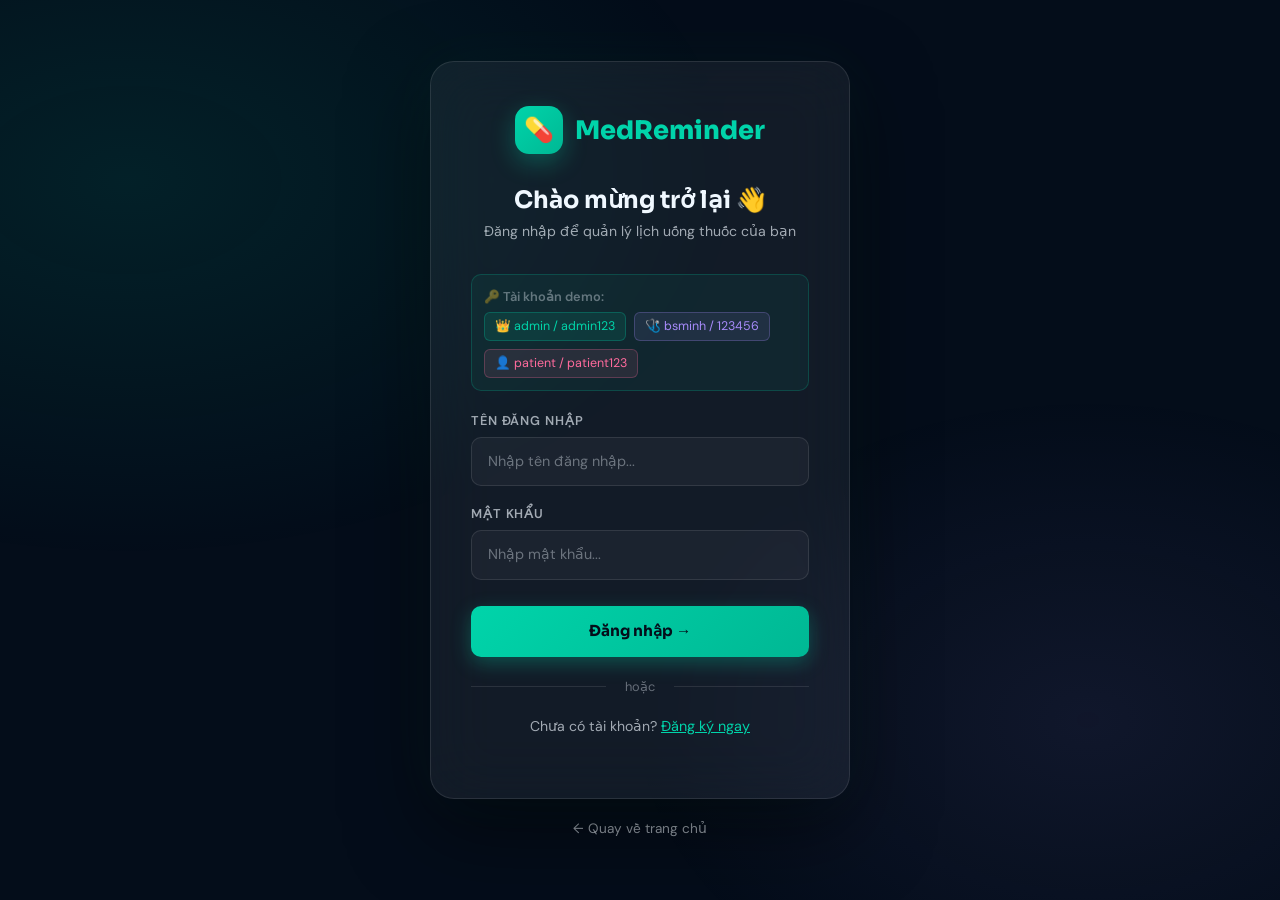
==== commit 3cf8a6fe: "Update admin.html" ====
--- a/MedReminder/admin.html
+++ b/MedReminder/admin.html
@@ -10,221 +10,235 @@
     <link rel="stylesheet" href="css/styleadmin.css" />
     <style>
         .content-section {
-            display: none
+            display: none;
         }
 
         .content-section.active {
-            display: block
-        }
-
-        .a-stat {
-            cursor: default
-        }
-
-        .history-filter {
-            display: flex;
-            gap: 8px;
-            flex-wrap: wrap;
-            margin-bottom: 16px
-        }
-
-        .history-filter select,
-        .history-filter input {
-            background: rgba(255, 255, 255, 0.05);
-            border: 1px solid var(--border-glass);
-            border-radius: 9px;
-            color: var(--text-primary);
-            padding: 7px 12px;
-            font-size: 0.84rem;
-            outline: none
-        }
-
-        .history-filter select option {
-            background: #0d1b2a
+            display: block;
         }
 
         .patient-card {
             background: var(--bg-glass);
             border: 1px solid var(--border-glass);
-            border-radius: 14px;
-            padding: 18px;
-            transition: .25s
+            border-radius: 16px;
+            padding: 20px;
+            transition: .25s;
         }
 
         .patient-card:hover {
             border-color: var(--border-primary);
-            transform: translateY(-2px)
         }
 
         .patient-avatar {
             width: 48px;
             height: 48px;
+            background: linear-gradient(135deg, var(--accent2), var(--primary));
             border-radius: 50%;
-            background: linear-gradient(135deg, var(--primary), var(--accent2));
             display: flex;
             align-items: center;
             justify-content: center;
             font-size: 22px;
-            flex-shrink: 0
+            flex-shrink: 0;
         }
 
         .note-box {
-            background: rgba(0, 212, 170, 0.06);
-            border-left: 3px solid var(--primary);
-            padding: 10px 14px;
-            border-radius: 0 8px 8px 0;
-            font-size: .82rem;
-            color: var(--text-secondary);
+            background: rgba(255, 255, 255, .03);
+            border: 1px solid var(--border-glass);
+            border-radius: 8px;
+            padding: 8px 12px;
+            font-size: .8rem;
+            color: var(--text-muted);
             margin-top: 10px;
-            line-height: 1.6
         }
 
-        .tab-indicator {
-            height: 2px;
-            background: var(--primary);
-            border-radius: 1px;
-            transition: all .3s
+        .nav-section-sep {
+            height: 1px;
+            background: var(--border-glass);
+            margin: 8px 12px;
+        }
+
+        .section-tag {
+            font-size: .6rem;
+            font-weight: 700;
+            color: var(--text-muted);
+            text-transform: uppercase;
+            letter-spacing: .1em;
+            padding: 8px 20px 3px;
+        }
+
+        /* Catalog img preview */
+        #catalog-img-preview {
+            width: 100%;
+            max-height: 160px;
+            object-fit: cover;
+            border-radius: 10px;
+            margin-top: 8px;
+            border: 1px solid var(--border-glass);
+        }
+
+        @keyframes slideIn {
+            from {
+                opacity: 0;
+                transform: translateX(20px)
+            }
+
+            to {
+                opacity: 1;
+                transform: translateX(0)
+            }
         }
     </style>
 </head>
 
 <body>
-
+    <!-- Toast container -->
+    <div id="toast-container"
+        style="position:fixed;top:20px;right:20px;z-index:9999;display:flex;flex-direction:column;align-items:flex-end">
+    </div>
+
+    <!-- ═══ SIDEBAR ═══ -->
     <div class="sidebar-overlay" id="sidebar-overlay" onclick="closeSidebar()"></div>
-    <div id="toast-container" class="position-fixed top-0 end-0 p-3" style="z-index:9999"></div>
-
-    <!-- ═══ SIDEBAR ═══ -->
     <aside class="admin-sidebar" id="admin-sidebar">
         <div class="sidebar-logo">
             <div class="logo-icon">💊</div>
             <span>MedReminder</span>
         </div>
         <nav class="sidebar-nav">
+            <!-- TỔNG QUAN -->
             <div class="nav-section-title">Tổng quan</div>
-            <a class="nav-item active" data-section="dashboard" onclick="showSection('dashboard',this)">
-                <span class="nav-icon">📊</span> Tổng quan
-            </a>
-            <div class="nav-section-title" style="margin-top:8px">Quản lý</div>
-            <a class="nav-item" data-section="medications" onclick="showSection('medications',this)">
-                <span class="nav-icon">💊</span> Quản lý thuốc
-            </a>
-            <a class="nav-item" data-section="patients" onclick="showSection('patients',this)">
+            <div class="nav-item active" data-section="dashboard" onclick="showSection('dashboard',this)">
+                <span class="nav-icon">📊</span> Dashboard
+            </div>
+
+            <!-- QUẢN LÝ LỊCH UỐNG THUỐC -->
+            <div class="nav-section-sep"></div>
+            <div class="nav-section-title">Lịch uống thuốc</div>
+            <div class="nav-item" data-section="medications" onclick="showSection('medications',this)">
+                <span class="nav-icon">💉</span> Thuốc (Danh mục lịch)
+            </div>
+            <div class="nav-item" data-section="patients" onclick="showSection('patients',this)">
                 <span class="nav-icon">👥</span> Bệnh nhân
-            </a>
-            <a class="nav-item" data-section="schedules" onclick="showSection('schedules',this)">
+            </div>
+            <div class="nav-item" data-section="schedules" onclick="showSection('schedules',this)">
                 <span class="nav-icon">📅</span> Lịch uống thuốc
-            </a>
-            <a class="nav-item" data-section="history" onclick="showSection('history',this)">
+            </div>
+            <div class="nav-item" data-section="history" onclick="showSection('history',this)">
                 <span class="nav-icon">📋</span> Lịch sử uống thuốc
-            </a>
-            <div class="nav-section-title" style="margin-top:8px">Khác</div>
-            <a class="nav-item" href="index.html">
-                <span class="nav-icon">🏠</span> Trang công khai
-            </a>
-            <a class="nav-item" onclick="logoutAdmin()" style="cursor:pointer">
-                <span class="nav-icon">🚪</span> Đăng xuất
-            </a>
+            </div>
+
+            <!-- QUẢN LÝ TRANG CHỦ -->
+            <div class="nav-section-sep"></div>
+            <div class="nav-section-title">Nội dung trang chủ</div>
+            <div class="nav-item" data-section="catalog" onclick="showSection('catalog',this)">
+                <span class="nav-icon">🏪</span> Thuốc & Sản phẩm
+            </div>
+            <div class="nav-item" data-section="news" onclick="showSection('news',this)">
+                <span class="nav-icon">📰</span> Tin tức y tế
+            </div>
         </nav>
         <div class="sidebar-footer">
-            <div style="font-weight:600;color:var(--text-secondary);margin-bottom:2px;font-size:.82rem">Nhóm 7 – FIT4015
-            </div>
-            <div style="color:var(--text-muted)">MedReminder v2.0</div>
+            <div id="admin-username" style="font-weight:600;color:var(--primary);margin-bottom:4px">–</div>
+            <div style="font-size:.75rem">Quản trị viên</div>
+            <div style="margin-top:10px;display:flex;gap:8px">
+                <a href="index.html" style="font-size:.78rem;color:var(--text-secondary);text-decoration:none">🏠 Trang
+                    chủ</a>
+                <span style="color:var(--text-muted)">·</span>
+                <span class="cursor-pointer" style="font-size:.78rem;color:var(--accent);cursor:pointer"
+                    onclick="logoutAdmin()">🚪 Đăng xuất</span>
+            </div>
         </div>
     </aside>
 
     <!-- ═══ MAIN ═══ -->
     <main class="admin-main">
+        <!-- Topbar -->
         <div class="admin-topbar">
             <div class="d-flex align-items-center gap-3">
-                <button id="sidebar-toggle" onclick="toggleSidebar()"
-                    style="background:none;border:none;color:var(--text-primary);font-size:1.3rem;cursor:pointer"
-                    class="d-lg-none">☰</button>
-                <span id="topbar-title" class="topbar-title">Tổng quan</span>
+                <button class="d-lg-none" style="background:none;border:none;color:var(--text-primary);font-size:1.3rem"
+                    onclick="toggleSidebar()">☰</button>
+                <span class="topbar-title" id="topbar-title">📊 Tổng quan</span>
             </div>
             <div class="topbar-right">
-                <span style="font-size:.82rem;color:var(--text-secondary)">👋 Xin chào, <strong id="admin-username"
-                        style="color:var(--primary)">Admin</strong></span>
-                <div
-                    style="width:34px;height:34px;background:linear-gradient(135deg,var(--primary),var(--primary-dark));border-radius:50%;display:flex;align-items:center;justify-content:center;font-size:16px">
-                    👑</div>
-                <button id="btn-logout" onclick="logoutAdmin()"
-                    style="background:rgba(255,107,157,0.12);border:1px solid rgba(255,107,157,0.25);color:var(--accent);padding:6px 14px;border-radius:8px;font-size:.78rem;font-weight:600;cursor:pointer">🚪
-                    Đăng xuất</button>
+                <a href="index.html" class="btn-a-secondary"
+                    style="padding:7px 14px;text-decoration:none;font-size:.8rem">🏠 Trang chủ</a>
+                <button class="btn-a-danger" style="padding:7px 14px" onclick="logoutAdmin()">🚪 Đăng xuất</button>
             </div>
         </div>
 
         <div class="admin-content">
 
-            <!-- ─── DASHBOARD ─── -->
-            <div id="section-dashboard" class="content-section active">
+            <!-- ════ DASHBOARD ════ -->
+            <section id="section-dashboard" class="content-section active">
                 <div class="row g-3 mb-4">
-                    <div class="col-6 col-md-4 col-xl-2">
+                    <div class="col-6 col-md-3 col-xl-2">
                         <div class="a-stat">
-                            <div class="icon">💊</div>
-                            <div class="value" id="dash-meds">—</div>
-                            <div class="label">Loại thuốc</div>
-                        </div>
-                    </div>
-                    <div class="col-6 col-md-4 col-xl-2">
+                            <div class="icon">💉</div>
+                            <div class="value" id="dash-meds">–</div>
+                            <div class="label">Thuốc (lịch)</div>
+                        </div>
+                    </div>
+                    <div class="col-6 col-md-3 col-xl-2">
                         <div class="a-stat">
                             <div class="icon">👥</div>
-                            <div class="value" id="dash-patients">—</div>
+                            <div class="value" id="dash-patients">–</div>
                             <div class="label">Bệnh nhân</div>
                         </div>
                     </div>
-                    <div class="col-6 col-md-4 col-xl-2">
+                    <div class="col-6 col-md-3 col-xl-2">
                         <div class="a-stat">
                             <div class="icon">📅</div>
-                            <div class="value" id="dash-schedules">—</div>
-                            <div class="label">Tổng lịch</div>
-                        </div>
-                    </div>
-                    <div class="col-6 col-md-4 col-xl-2">
+                            <div class="value" id="dash-schedules">–</div>
+                            <div class="label">Lịch hôm nay</div>
+                        </div>
+                    </div>
+                    <div class="col-6 col-md-3 col-xl-2">
                         <div class="a-stat">
                             <div class="icon">✅</div>
-                            <div class="value" id="dash-taken" style="color:#4caf50">—</div>
+                            <div class="value" id="dash-taken" style="color:#4caf50">–</div>
                             <div class="label">Đã uống</div>
                         </div>
                     </div>
-                    <div class="col-6 col-md-4 col-xl-2">
+                    <div class="col-6 col-md-3 col-xl-2">
                         <div class="a-stat">
-                            <div class="icon">⏳</div>
-                            <div class="value" id="dash-pending" style="color:#ffc107">—</div>
-                            <div class="label">Chờ uống</div>
-                        </div>
-                    </div>
-                    <div class="col-6 col-md-4 col-xl-2">
+                            <div class="icon">🏪</div>
+                            <div class="value" id="dash-catalog-count" style="color:var(--accent2)">–</div>
+                            <div class="label">Sản phẩm</div>
+                        </div>
+                    </div>
+                    <div class="col-6 col-md-3 col-xl-2">
                         <div class="a-stat">
-                            <div class="icon">❌</div>
-                            <div class="value" id="dash-missed" style="color:var(--accent)">—</div>
-                            <div class="label">Bỏ lỡ</div>
-                        </div>
-                    </div>
-                </div>
-                <!-- Progress -->
-                <div class="a-card mb-4 p-4">
-                    <div class="d-flex justify-content-between align-items-center mb-2">
-                        <span style="font-family:'Sora',sans-serif;font-weight:700;font-size:.9rem">📈 Tỉ lệ tuân thủ
-                            hôm nay</span>
-                        <span
-                            style="font-family:'Sora',sans-serif;font-size:1.2rem;font-weight:800;color:var(--primary)"
-                            id="dash-pct">—</span>
-                    </div>
-                    <div style="background:rgba(255,255,255,0.06);border-radius:100px;height:10px;overflow:hidden">
-                        <div id="dash-progress"
-                            style="height:100%;background:linear-gradient(90deg,var(--primary),var(--accent2));border-radius:100px;transition:width .6s;width:0%">
-                        </div>
-                    </div>
-                </div>
-                <!-- Today's schedule table -->
+                            <div class="icon">📰</div>
+                            <div class="value" id="dash-news-count" style="color:var(--accent)">–</div>
+                            <div class="label">Tin tức</div>
+                        </div>
+                    </div>
+                </div>
+                <div class="a-card mb-4">
+                    <div class="a-card-header">
+                        <h6>Tiến độ uống thuốc hôm nay</h6><span id="dash-pct"
+                            style="color:var(--primary);font-weight:700">–</span>
+                    </div>
+                    <div class="a-card-body" style="padding:16px 20px">
+                        <div style="background:rgba(255,255,255,.06);border-radius:100px;height:12px;overflow:hidden">
+                            <div id="dash-progress"
+                                style="height:100%;background:linear-gradient(90deg,var(--primary),var(--accent2));border-radius:100px;transition:width .6s ease;width:0%">
+                            </div>
+                        </div>
+                        <div style="display:flex;gap:16px;margin-top:12px;font-size:.82rem;flex-wrap:wrap">
+                            <span>✅ Đã uống: <strong id="dash-taken-dup" style="color:#4caf50">–</strong></span>
+                            <span>⏳ Chờ: <strong id="dash-pending" style="color:#ffc107">–</strong></span>
+                            <span>❌ Bỏ lỡ: <strong id="dash-missed" style="color:var(--accent)">–</strong></span>
+                        </div>
+                    </div>
+                </div>
                 <div class="a-card">
                     <div class="a-card-header">
-                        <h6>📋 Lịch uống thuốc hôm nay</h6>
+                        <h6>📅 Lịch hôm nay</h6>
                         <button class="btn-a-primary"
-                            onclick="showSection('schedules',document.querySelector('[data-section=schedules]'))">Xem
-                            tất cả</button>
-                    </div>
-                    <div class="a-card-body p-0" style="overflow-x:auto">
+                            onclick="showSection('schedules',document.querySelector('[data-section=schedules]'))">Quản
+                            lý lịch</button>
+                    </div>
+                    <div style="overflow-x:auto">
                         <table class="a-table">
                             <thead>
                                 <tr>
@@ -236,30 +250,28 @@
                                     <th>Trạng thái</th>
                                 </tr>
                             </thead>
-                            <tbody id="dash-sched-body">
-                                <tr>
-                                    <td colspan="6" class="text-center py-4" style="color:var(--text-muted)">Đang tải...
-                                    </td>
-                                </tr>
-                            </tbody>
+                            <tbody id="dash-sched-body"></tbody>
                         </table>
                     </div>
                 </div>
-            </div>
-
-            <!-- ─── MEDICATIONS ─── -->
-            <div id="section-medications" class="content-section">
-                <div class="d-flex align-items-center justify-content-between mb-4 flex-wrap gap-3">
+            </section>
+
+            <!-- ════ MEDICATIONS (for schedule) ════ -->
+            <section id="section-medications" class="content-section">
+                <div class="d-flex align-items-center justify-content-between mb-4 flex-wrap gap-2">
                     <div>
-                        <h4 style="font-family:'Sora',sans-serif;font-weight:700;margin-bottom:4px">💊 Quản lý thuốc
-                        </h4>
-                        <p style="color:var(--text-muted);font-size:.85rem;margin:0">Thêm, sửa, xóa thông tin thuốc</p>
-                    </div>
-                    <div class="d-flex gap-2 align-items-center flex-wrap">
-                        <input type="text" id="search-meds" placeholder="🔍 Tìm thuốc..."
-                            style="background:rgba(255,255,255,0.05);border:1px solid var(--border-glass);border-radius:9px;color:var(--text-primary);padding:8px 14px;font-size:.86rem;outline:none;width:200px"
+                        <h4 style="font-family:'Sora',sans-serif;font-weight:700;margin:0">💉 Quản lý thuốc (dùng cho
+                            lịch uống)</h4>
+                        <p style="font-size:.82rem;color:var(--text-muted);margin:4px 0 0">Danh mục thuốc được dùng để
+                            tạo lịch uống cho bệnh nhân. Tách biệt với thuốc hiển thị ở trang chủ.</p>
+                    </div>
+                    <button class="btn-a-primary" onclick="openAddMed()">➕ Thêm thuốc</button>
+                </div>
+                <div class="a-card mb-3">
+                    <div class="a-card-body" style="padding:14px 20px">
+                        <input type="text" placeholder="🔍 Tìm theo tên thuốc, danh mục..." class="form-control"
+                            style="background:var(--bg-glass-strong);border:1px solid var(--border-glass);color:var(--text-primary);border-radius:9px"
                             oninput="renderMedTable(this.value)" />
-                        <button class="btn-a-primary" onclick="openAddMed()">+ Thêm thuốc</button>
                     </div>
                 </div>
                 <div class="a-card">
@@ -267,7 +279,7 @@
                         <table class="a-table">
                             <thead>
                                 <tr>
-                                    <th>Thuốc</th>
+                                    <th>Tên thuốc</th>
                                     <th>Danh mục</th>
                                     <th>Liều dùng</th>
                                     <th>Tần suất</th>
@@ -277,55 +289,59 @@
                                     <th>Thao tác</th>
                                 </tr>
                             </thead>
-                            <tbody id="med-tbody">
-                                <tr>
-                                    <td colspan="8" class="text-center py-4">
-                                        <div class="spinner-border spinner-border-sm" style="color:var(--primary)">
-                                        </div>
-                                    </td>
-                                </tr>
-                            </tbody>
+                            <tbody id="med-tbody"></tbody>
                         </table>
                     </div>
                 </div>
-            </div>
-
-            <!-- ─── PATIENTS ─── -->
-            <div id="section-patients" class="content-section">
-                <div class="d-flex align-items-center justify-content-between mb-4 flex-wrap gap-3">
+            </section>
+
+            <!-- ════ PATIENTS ════ -->
+            <section id="section-patients" class="content-section">
+                <div class="d-flex align-items-center justify-content-between mb-4 flex-wrap gap-2">
+                    <h4 style="font-family:'Sora',sans-serif;font-weight:700;margin:0">👥 Quản lý bệnh nhân</h4>
+                    <button class="btn-a-primary" onclick="openAddPatient()">➕ Thêm bệnh nhân</button>
+                </div>
+                <div class="a-card mb-3">
+                    <div class="a-card-body" style="padding:14px 20px">
+                        <input type="text" placeholder="🔍 Tìm theo tên bệnh nhân..." class="form-control"
+                            style="background:var(--bg-glass-strong);border:1px solid var(--border-glass);color:var(--text-primary);border-radius:9px"
+                            oninput="renderPatientCards(this.value)" />
+                    </div>
+                </div>
+                <div class="row g-3" id="patient-grid"></div>
+            </section>
+
+            <!-- ════ SCHEDULES ════ -->
+            <section id="section-schedules" class="content-section">
+                <div class="d-flex align-items-center justify-content-between mb-4 flex-wrap gap-2">
                     <div>
-                        <h4 style="font-family:'Sora',sans-serif;font-weight:700;margin-bottom:4px">👥 Danh sách bệnh
-                            nhân</h4>
-                        <p style="color:var(--text-muted);font-size:.85rem;margin:0">Quản lý thông tin bệnh nhân</p>
-                    </div>
-                    <div class="d-flex gap-2 align-items-center flex-wrap">
-                        <input type="text" id="search-patients" placeholder="🔍 Tìm bệnh nhân..."
-                            style="background:rgba(255,255,255,0.05);border:1px solid var(--border-glass);border-radius:9px;color:var(--text-primary);padding:8px 14px;font-size:.86rem;outline:none;width:200px"
-                            oninput="renderPatientCards(this.value)" />
-                        <button class="btn-a-primary" onclick="openAddPatient()">+ Thêm bệnh nhân</button>
-                    </div>
-                </div>
-                <div class="row g-3" id="patient-grid"></div>
-            </div>
-
-            <!-- ─── SCHEDULES ─── -->
-            <div id="section-schedules" class="content-section">
-                <div class="d-flex align-items-center justify-content-between mb-4 flex-wrap gap-3">
-                    <div>
-                        <h4 style="font-family:'Sora',sans-serif;font-weight:700;margin-bottom:4px">📅 Lịch uống thuốc
-                        </h4>
-                        <p style="color:var(--text-muted);font-size:.85rem;margin:0">Thêm và quản lý lịch uống thuốc</p>
-                    </div>
-                    <div class="d-flex gap-2 align-items-center flex-wrap">
-                        <input type="date" id="filter-sched-date"
-                            style="background:rgba(255,255,255,0.05);border:1px solid var(--border-glass);border-radius:9px;color:var(--text-primary);padding:7px 12px;font-size:.84rem;outline:none"
-                            oninput="renderScheduleTable()" />
-                        <select id="filter-sched-patient"
-                            style="background:rgba(4,13,26,0.97);border:1px solid var(--border-glass);border-radius:9px;color:var(--text-primary);padding:7px 12px;font-size:.84rem;outline:none"
-                            onchange="renderScheduleTable()">
-                            <option value="">Tất cả bệnh nhân</option>
-                        </select>
-                        <button class="btn-a-primary" onclick="openAddSchedule()">+ Thêm lịch</button>
+                        <h4 style="font-family:'Sora',sans-serif;font-weight:700;margin:0">📅 Lịch uống thuốc</h4>
+                        <p style="font-size:.82rem;color:var(--text-muted);margin:4px 0 0">Tạo và quản lý lịch uống
+                            thuốc cho từng bệnh nhân</p>
+                    </div>
+                    <button class="btn-a-primary" onclick="openAddSchedule()">➕ Thêm lịch</button>
+                </div>
+                <div class="a-card mb-3">
+                    <div class="a-card-body" style="padding:14px 20px">
+                        <div class="row g-2">
+                            <div class="col-md-4">
+                                <input type="date" id="filter-sched-date" class="form-control"
+                                    style="background:var(--bg-glass-strong);border:1px solid var(--border-glass);color:var(--text-primary);border-radius:9px"
+                                    onchange="renderScheduleTable()" />
+                            </div>
+                            <div class="col-md-4">
+                                <select id="filter-sched-patient" class="form-select"
+                                    style="background:var(--bg-glass-strong);border:1px solid var(--border-glass);color:var(--text-primary);border-radius:9px"
+                                    onchange="renderScheduleTable()">
+                                    <option value="">Tất cả bệnh nhân</option>
+                                </select>
+                            </div>
+                            <div class="col-md-4">
+                                <button class="btn-a-secondary w-100"
+                                    onclick="document.getElementById('filter-sched-date').value='';document.getElementById('filter-sched-patient').value='';renderScheduleTable()">🔄
+                                    Reset bộ lọc</button>
+                            </div>
+                        </div>
                     </div>
                 </div>
                 <div class="a-card">
@@ -337,46 +353,57 @@
                                     <th>Bệnh nhân</th>
                                     <th>Ngày</th>
                                     <th>Giờ</th>
-                                    <th>Liều</th>
+                                    <th>Liều dùng</th>
                                     <th>Ghi chú</th>
                                     <th>Trạng thái</th>
                                     <th>Thao tác</th>
                                 </tr>
                             </thead>
-                            <tbody id="sched-tbody">
-                                <tr>
-                                    <td colspan="8" class="text-center py-4">
-                                        <div class="spinner-border spinner-border-sm" style="color:var(--primary)">
-                                        </div>
-                                    </td>
-                                </tr>
-                            </tbody>
+                            <tbody id="sched-tbody"></tbody>
                         </table>
                     </div>
                 </div>
-            </div>
-
-            <!-- ─── HISTORY ─── -->
-            <div id="section-history" class="content-section">
-                <div class="mb-4">
-                    <h4 style="font-family:'Sora',sans-serif;font-weight:700;margin-bottom:4px">📋 Lịch sử uống thuốc
-                    </h4>
-                    <p style="color:var(--text-muted);font-size:.85rem;margin:0">Toàn bộ lịch sử theo dõi từng bệnh nhân
-                    </p>
-                </div>
-                <div class="history-filter">
-                    <select id="hist-patient" onchange="renderHistory()">
-                        <option value="">Tất cả bệnh nhân</option>
-                    </select>
-                    <select id="hist-status" onchange="renderHistory()">
-                        <option value="">Tất cả trạng thái</option>
-                        <option value="taken">✅ Đã uống</option>
-                        <option value="pending">⏳ Chờ uống</option>
-                        <option value="missed">❌ Bỏ lỡ</option>
-                    </select>
-                    <input type="date" id="hist-date-from" placeholder="Từ ngày" onchange="renderHistory()" />
-                    <input type="date" id="hist-date-to" placeholder="Đến ngày" onchange="renderHistory()" />
-                    <button class="btn-a-secondary" onclick="resetHistoryFilter()">↩ Reset</button>
+            </section>
+
+            <!-- ════ HISTORY ════ -->
+            <section id="section-history" class="content-section">
+                <div class="d-flex align-items-center justify-content-between mb-4 flex-wrap gap-2">
+                    <h4 style="font-family:'Sora',sans-serif;font-weight:700;margin:0">📋 Lịch sử uống thuốc</h4>
+                </div>
+                <div class="a-card mb-3">
+                    <div class="a-card-body" style="padding:14px 20px">
+                        <div class="row g-2">
+                            <div class="col-md-3">
+                                <select id="hist-patient" class="form-select"
+                                    style="background:var(--bg-glass-strong);border:1px solid var(--border-glass);color:var(--text-primary);border-radius:9px">
+                                    <option value="">Tất cả bệnh nhân</option>
+                                </select>
+                            </div>
+                            <div class="col-md-2">
+                                <select id="hist-status" class="form-select"
+                                    style="background:var(--bg-glass-strong);border:1px solid var(--border-glass);color:var(--text-primary);border-radius:9px">
+                                    <option value="">Tất cả</option>
+                                    <option value="taken">Đã uống</option>
+                                    <option value="pending">Chờ uống</option>
+                                    <option value="missed">Bỏ lỡ</option>
+                                </select>
+                            </div>
+                            <div class="col-md-2"><input type="date" id="hist-date-from" class="form-control"
+                                    style="background:var(--bg-glass-strong);border:1px solid var(--border-glass);color:var(--text-primary);border-radius:9px"
+                                    placeholder="Từ ngày" /></div>
+                            <div class="col-md-2"><input type="date" id="hist-date-to" class="form-control"
+                                    style="background:var(--bg-glass-strong);border:1px solid var(--border-glass);color:var(--text-primary);border-radius:9px"
+                                    placeholder="Đến ngày" /></div>
+                            <div class="col-md-1"><button class="btn-a-primary w-100"
+                                    onclick="renderHistory()">🔍</button></div>
+                            <div class="col-md-2"><button class="btn-a-secondary w-100"
+                                    onclick="resetHistoryFilter()">🔄 Reset</button></div>
+                        </div>
+                    </div>
+                </div>
+                <div class="a-card mb-3">
+                    <div class="a-card-body" style="padding:12px 20px;font-size:.85rem" id="history-summary">Chưa có dữ
+                        liệu</div>
                 </div>
                 <div class="a-card">
                     <div style="overflow-x:auto">
@@ -386,194 +413,514 @@
                                     <th>Ngày</th>
                                     <th>Thuốc</th>
                                     <th>Bệnh nhân</th>
-                                    <th>Giờ dự kiến</th>
-                                    <th>Giờ thực tế</th>
+                                    <th>Giờ lịch</th>
+                                    <th>Giờ uống thực tế</th>
                                     <th>Liều</th>
                                     <th>Ghi chú</th>
                                     <th>Trạng thái</th>
                                 </tr>
                             </thead>
-                            <tbody id="history-tbody">
+                            <tbody id="history-tbody"></tbody>
+                        </table>
+                    </div>
+                </div>
+            </section>
+
+            <!-- ════ CATALOG (Thuốc & Sản phẩm trang chủ) ════ -->
+            <section id="section-catalog" class="content-section">
+                <div class="d-flex align-items-center justify-content-between mb-2 flex-wrap gap-2">
+                    <div>
+                        <h4 style="font-family:'Sora',sans-serif;font-weight:700;margin:0">🏪 Thuốc & Sản phẩm (Trang
+                            chủ)</h4>
+                        <p style="font-size:.82rem;color:var(--text-muted);margin:4px 0 0">Quản lý danh mục thuốc và sản
+                            phẩm hiển thị trên trang chủ. Có thể thêm hình ảnh, liều lượng, cách dùng chi tiết.</p>
+                    </div>
+                    <button class="btn-a-primary" onclick="openAddCatalog()">➕ Thêm sản phẩm</button>
+                </div>
+                <div
+                    style="background:rgba(0,212,170,.06);border:1px solid rgba(0,212,170,.2);border-radius:10px;padding:10px 16px;margin-bottom:16px;font-size:.82rem;color:var(--text-secondary)">
+                    ℹ️ Sản phẩm thêm ở đây sẽ hiển thị ngay trên trang chủ trong mục <strong
+                        style="color:var(--primary)">Thuốc & Sản phẩm</strong> và có thể tra cứu qua bác sĩ ảo MedBot.
+                </div>
+                <div class="a-card mb-3">
+                    <div class="a-card-body" style="padding:14px 20px">
+                        <input type="text" placeholder="🔍 Tìm sản phẩm theo tên..." class="form-control"
+                            style="background:var(--bg-glass-strong);border:1px solid var(--border-glass);color:var(--text-primary);border-radius:9px"
+                            oninput="renderCatalogTable(this.value)" />
+                    </div>
+                </div>
+                <div class="a-card">
+                    <div style="overflow-x:auto">
+                        <table class="a-table">
+                            <thead>
                                 <tr>
-                                    <td colspan="8" class="text-center py-4" style="color:var(--text-muted)">Đang tải...
-                                    </td>
+                                    <th>Tên sản phẩm</th>
+                                    <th>Thương hiệu</th>
+                                    <th>Danh mục</th>
+                                    <th>Liều dùng</th>
+                                    <th>Giá tham khảo</th>
+                                    <th>Hình ảnh</th>
+                                    <th>Thao tác</th>
                                 </tr>
-                            </tbody>
+                            </thead>
+                            <tbody id="catalog-tbody"></tbody>
                         </table>
                     </div>
-                    <div class="p-3" id="history-summary"
-                        style="border-top:1px solid var(--border-glass);font-size:.82rem;color:var(--text-muted)"></div>
-                </div>
-            </div>
+                </div>
+            </section>
+
+            <!-- ════ NEWS ════ -->
+            <section id="section-news" class="content-section">
+                <div class="d-flex align-items-center justify-content-between mb-2 flex-wrap gap-2">
+                    <div>
+                        <h4 style="font-family:'Sora',sans-serif;font-weight:700;margin:0">📰 Tin tức y tế</h4>
+                        <p style="font-size:.82rem;color:var(--text-muted);margin:4px 0 0">Quản lý tin tức hiển thị trên
+                            trang chủ. Có thể gắn link nguồn bài viết bên ngoài.</p>
+                    </div>
+                    <button class="btn-a-primary" onclick="openAddNews()">➕ Thêm tin tức</button>
+                </div>
+                <div
+                    style="background:rgba(167,139,250,.06);border:1px solid rgba(167,139,250,.2);border-radius:10px;padding:10px 16px;margin-bottom:16px;font-size:.82rem;color:var(--text-secondary)">
+                    ℹ️ Tin tức thêm ở đây sẽ xuất hiện trong tab <strong style="color:var(--accent2)">Tin tức y
+                        tế</strong> và phần xem trước trang chủ. Đánh dấu 🔥 Hot để hiển thị ưu tiên.
+                </div>
+                <div class="a-card mb-3">
+                    <div class="a-card-body" style="padding:14px 20px">
+                        <input type="text" placeholder="🔍 Tìm tin tức theo tiêu đề..." class="form-control"
+                            style="background:var(--bg-glass-strong);border:1px solid var(--border-glass);color:var(--text-primary);border-radius:9px"
+                            oninput="renderNewsTable(this.value)" />
+                    </div>
+                </div>
+                <div class="a-card">
+                    <div style="overflow-x:auto">
+                        <table class="a-table">
+                            <thead>
+                                <tr>
+                                    <th>Tiêu đề</th>
+                                    <th>Danh mục</th>
+                                    <th>Nguồn</th>
+                                    <th>Ngày</th>
+                                    <th>Link</th>
+                                    <th>Thao tác</th>
+                                </tr>
+                            </thead>
+                            <tbody id="admin-news-tbody"></tbody>
+                        </table>
+                    </div>
+                </div>
+            </section>
 
         </div><!-- /admin-content -->
     </main>
 
-    <!-- ═══ MODAL: Thuốc ═══ -->
+    <!-- ════ MODAL: MEDICATION (for schedule) ════ -->
     <div class="modal fade" id="medModal" tabindex="-1">
         <div class="modal-dialog modal-dialog-centered modal-lg">
             <div class="modal-content">
                 <div class="modal-header">
-                    <h5 class="modal-title" id="med-modal-title">💊 Thêm thuốc</h5><button type="button"
-                        class="btn-close" data-bs-dismiss="modal"></button>
+                    <h5 class="modal-title" id="med-modal-title">💉 Thêm thuốc (cho lịch uống)</h5>
+                    <button type="button" class="btn-close" data-bs-dismiss="modal"></button>
                 </div>
                 <div class="modal-body">
                     <form id="med-form" novalidate>
                         <input type="hidden" id="med-id-hidden" />
                         <div class="row g-3">
-                            <div class="col-md-6"><label class="form-label">Tên thuốc *</label><input type="text"
-                                    class="form-control" id="med-name" placeholder="Paracetamol 500mg" required />
+                            <div class="col-md-6">
+                                <label class="form-label">Tên thuốc *</label>
+                                <input type="text" class="form-control" id="med-name"
+                                    placeholder="Paracetamol 500mg..." />
                                 <div class="invalid-feedback">Vui lòng nhập tên thuốc</div>
                             </div>
-                            <div class="col-md-6"><label class="form-label">Danh mục</label><input type="text"
-                                    class="form-control" id="med-category" placeholder="Giảm đau, Kháng sinh..." />
-                            </div>
-                            <div class="col-md-6"><label class="form-label">Dạng thuốc</label>
+                            <div class="col-md-6">
+                                <label class="form-label">Danh mục</label>
+                                <input type="text" class="form-control" id="med-category"
+                                    placeholder="Giảm đau, Kháng sinh..." />
+                            </div>
+                            <div class="col-md-6">
+                                <label class="form-label">Dạng thuốc</label>
                                 <select class="form-select" id="med-type">
-                                    <option>Viên nén</option>
-                                    <option>Viên nang</option>
-                                    <option>Siro</option>
-                                    <option>Dung dịch</option>
-                                    <option>Ống tiêm</option>
-                                    <option>Nhỏ mắt</option>
-                                    <option>Kem/Gel</option>
-                                </select>
-                            </div>
-                            <div class="col-md-6"><label class="form-label">Liều dùng</label><input type="text"
-                                    class="form-control" id="med-dosage" placeholder="1 viên / lần" /></div>
-                            <div class="col-md-6"><label class="form-label">Tần suất</label><input type="text"
-                                    class="form-control" id="med-frequency" placeholder="3 lần/ngày" /></div>
-                            <div class="col-md-6"><label class="form-label">Giờ uống (cách nhau dấu phẩy)</label><input
-                                    type="text" class="form-control" id="med-times" placeholder="07:00, 12:00, 19:00" />
-                            </div>
-                            <div class="col-md-4"><label class="form-label">Tồn kho</label><input type="number"
-                                    class="form-control" id="med-stock" placeholder="30" min="0" /></div>
-                            <div class="col-md-4"><label class="form-label">Đơn vị</label><input type="text"
-                                    class="form-control" id="med-unit" placeholder="viên" /></div>
-                            <div class="col-md-4"><label class="form-label">Trạng thái</label>
+                                    <option value="Viên nén">Viên nén</option>
+                                    <option value="Viên nang">Viên nang</option>
+                                    <option value="Siro">Siro / Dung dịch</option>
+                                    <option value="Ống tiêm">Ống tiêm</option>
+                                    <option value="Nhỏ mắt">Nhỏ mắt</option>
+                                    <option value="Kem/Gel">Kem / Gel</option>
+                                </select>
+                            </div>
+                            <div class="col-md-6">
+                                <label class="form-label">Liều dùng</label>
+                                <input type="text" class="form-control" id="med-dosage"
+                                    placeholder="500mg, 1 viên..." />
+                            </div>
+                            <div class="col-md-6">
+                                <label class="form-label">Tần suất</label>
+                                <input type="text" class="form-control" id="med-frequency"
+                                    placeholder="3 lần/ngày, sau ăn..." />
+                            </div>
+                            <div class="col-md-6">
+                                <label class="form-label">Giờ uống (cách nhau dấu phẩy)</label>
+                                <input type="text" class="form-control" id="med-times"
+                                    placeholder="07:00, 12:00, 19:00" />
+                            </div>
+                            <div class="col-md-4">
+                                <label class="form-label">Tồn kho</label>
+                                <input type="number" class="form-control" id="med-stock" value="0" min="0" />
+                            </div>
+                            <div class="col-md-4">
+                                <label class="form-label">Đơn vị</label>
+                                <input type="text" class="form-control" id="med-unit" placeholder="viên, gói, lọ..." />
+                            </div>
+                            <div class="col-md-4">
+                                <label class="form-label">Trạng thái</label>
                                 <select class="form-select" id="med-status">
                                     <option value="active">Đang dùng</option>
                                     <option value="inactive">Ngừng</option>
                                 </select>
                             </div>
-                            <div class="col-12"><label class="form-label">Ghi chú / Hướng dẫn dùng</label><textarea
-                                    class="form-control" id="med-note" rows="2"
-                                    placeholder="Uống sau bữa ăn, không dùng khi đói..."></textarea></div>
+                            <div class="col-12">
+                                <label class="form-label">Ghi chú / Hướng dẫn dùng</label>
+                                <textarea class="form-control" id="med-note" rows="2"
+                                    placeholder="Uống sau ăn 30 phút, không dùng khi dạ dày trống..."></textarea>
+                            </div>
                         </div>
                     </form>
                 </div>
-                <div class="modal-footer"><button class="btn-a-secondary" data-bs-dismiss="modal">Hủy</button><button
-                        class="btn-a-primary" onclick="submitMedForm()">💾 Lưu thuốc</button></div>
+                <div class="modal-footer">
+                    <button type="button" class="btn-a-secondary" data-bs-dismiss="modal">Hủy</button>
+                    <button type="button" class="btn-a-primary" onclick="submitMedForm()">💾 Lưu thuốc</button>
+                </div>
             </div>
         </div>
     </div>
 
-    <!-- ═══ MODAL: Bệnh nhân ═══ -->
-    <div class="modal fade" id="patientModal" tabindex="-1">
-        <div class="modal-dialog modal-dialog-centered">
+    <!-- ════ MODAL: CATALOG ITEM ════ -->
+    <div class="modal fade" id="catalogModal" tabindex="-1">
+        <div class="modal-dialog modal-dialog-centered modal-xl">
             <div class="modal-content">
                 <div class="modal-header">
-                    <h5 class="modal-title" id="pat-modal-title">👤 Thêm bệnh nhân</h5><button type="button"
-                        class="btn-close" data-bs-dismiss="modal"></button>
+                    <h5 class="modal-title" id="catalog-modal-title">➕ Thêm thuốc / Sản phẩm</h5>
+                    <button type="button" class="btn-close" data-bs-dismiss="modal"></button>
+                </div>
+                <div class="modal-body">
+                    <div
+                        style="background:rgba(0,212,170,.05);border:1px solid rgba(0,212,170,.15);border-radius:10px;padding:10px 16px;margin-bottom:16px;font-size:.82rem;color:var(--text-secondary)">
+                        💡 Sản phẩm này sẽ hiển thị trên <strong style="color:var(--primary)">Trang chủ → Thuốc & Sản
+                            phẩm</strong> với hình ảnh đẹp và thông tin chi tiết. Bác sĩ ảo MedBot cũng sẽ có thể tư vấn
+                        về sản phẩm này.
+                    </div>
+                    <form id="catalog-form" novalidate>
+                        <input type="hidden" id="catalog-id-hidden" />
+                        <div class="row g-3">
+                            <div class="col-md-6">
+                                <label class="form-label">Tên thuốc / Sản phẩm *</label>
+                                <input type="text" class="form-control" id="catalog-name"
+                                    placeholder="Paracetamol 500mg, Vitamin C 1000mg..." />
+                                <div class="invalid-feedback">Vui lòng nhập tên sản phẩm</div>
+                            </div>
+                            <div class="col-md-6">
+                                <label class="form-label">Thương hiệu / Tên biệt dược</label>
+                                <input type="text" class="form-control" id="catalog-brand"
+                                    placeholder="Panadol, Tylenol, Redoxon..." />
+                            </div>
+                            <div class="col-md-4">
+                                <label class="form-label">Danh mục</label>
+                                <select class="form-select" id="catalog-cat">
+                                    <option value="painkiller">💊 Giảm đau / Hạ sốt</option>
+                                    <option value="antibiotic">🧫 Kháng sinh</option>
+                                    <option value="stomach">🫁 Tiêu hóa</option>
+                                    <option value="vitamin">🌿 Vitamin & Bổ sung</option>
+                                    <option value="heart">❤️ Tim mạch</option>
+                                    <option value="device">🩺 Thiết bị y tế</option>
+                                </select>
+                            </div>
+                            <div class="col-md-4">
+                                <label class="form-label">Dạng thuốc / Sản phẩm</label>
+                                <input type="text" class="form-control" id="catalog-type"
+                                    placeholder="Viên nén, Viên nang mềm, Thiết bị..." />
+                            </div>
+                            <div class="col-md-4">
+                                <label class="form-label">Giá tham khảo</label>
+                                <input type="text" class="form-control" id="catalog-price"
+                                    placeholder="35.000đ / vỉ 10 viên" />
+                            </div>
+                            <div class="col-md-6">
+                                <label class="form-label">Liều dùng thông thường</label>
+                                <input type="text" class="form-control" id="catalog-dosage"
+                                    placeholder="500mg – 1000mg/lần" />
+                            </div>
+                            <div class="col-md-6">
+                                <label class="form-label">Tần suất sử dụng</label>
+                                <input type="text" class="form-control" id="catalog-freq"
+                                    placeholder="3 lần/ngày sau bữa ăn" />
+                            </div>
+                            <div class="col-12">
+                                <label class="form-label">Công dụng chính</label>
+                                <textarea class="form-control" id="catalog-uses" rows="2"
+                                    placeholder="Giảm đau đầu, đau răng, đau cơ, hạ sốt. An toàn cho hầu hết người dùng..."></textarea>
+                            </div>
+                            <div class="col-md-6">
+                                <label class="form-label">Tác dụng phụ thường gặp</label>
+                                <textarea class="form-control" id="catalog-side" rows="2"
+                                    placeholder="Hiếm gặp ở liều bình thường. Quá liều có thể gây tổn thương gan..."></textarea>
+                            </div>
+                            <div class="col-md-6">
+                                <label class="form-label">Lưu ý quan trọng</label>
+                                <textarea class="form-control" id="catalog-note" rows="2"
+                                    placeholder="⚠️ Tối đa 4000mg/ngày. Không dùng khi uống rượu..."></textarea>
+                            </div>
+                            <div class="col-md-6">
+                                <label class="form-label">Hướng dẫn bảo quản</label>
+                                <input type="text" class="form-control" id="catalog-store"
+                                    placeholder="Nhiệt độ phòng, tránh ẩm và ánh nắng" />
+                            </div>
+                            <div class="col-md-4">
+                                <label class="form-label">Icon emoji (nếu không có ảnh)</label>
+                                <input type="text" class="form-control" id="catalog-icon" placeholder="💊 🌿 ❤️ 🩺"
+                                    maxlength="4" />
+                            </div>
+                            <div class="col-12">
+                                <label class="form-label">URL Hình ảnh sản phẩm</label>
+                                <input type="url" class="form-control" id="catalog-img"
+                                    placeholder="https://images.unsplash.com/photo-...?w=400&q=80"
+                                    oninput="previewCatalogImg()" />
+                                <small style="color:var(--text-muted);font-size:.75rem">Gợi ý: Dùng ảnh từ Unsplash.com
+                                    (miễn phí). Ví dụ:
+                                    https://images.unsplash.com/photo-1584308666744-24d5c474f2ae?w=400&q=80</small>
+                                <img id="catalog-img-preview" src="" alt="Preview" style="display:none"
+                                    onerror="this.style.display='none'" />
+                            </div>
+                        </div>
+                    </form>
+                </div>
+                <div class="modal-footer">
+                    <button type="button" class="btn-a-secondary" data-bs-dismiss="modal">Hủy</button>
+                    <button type="button" class="btn-a-primary" onclick="submitCatalogForm()">💾 Lưu sản phẩm</button>
+                </div>
+            </div>
+        </div>
+    </div>
+
+    <!-- ════ MODAL: NEWS ════ -->
+    <div class="modal fade" id="newsModal" tabindex="-1">
+        <div class="modal-dialog modal-dialog-centered modal-lg">
+            <div class="modal-content">
+                <div class="modal-header">
+                    <h5 class="modal-title" id="news-modal-title">➕ Thêm tin tức y tế</h5>
+                    <button type="button" class="btn-close" data-bs-dismiss="modal"></button>
+                </div>
+                <div class="modal-body">
+                    <form id="news-form" novalidate>
+                        <input type="hidden" id="news-id-hidden" />
+                        <div class="row g-3">
+                            <div class="col-12">
+                                <label class="form-label">Tiêu đề tin tức *</label>
+                                <input type="text" class="form-control" id="news-title"
+                                    placeholder="WHO công bố danh sách thuốc thiết yếu 2026..." />
+                                <div class="invalid-feedback">Vui lòng nhập tiêu đề</div>
+                            </div>
+                            <div class="col-md-4">
+                                <label class="form-label">Danh mục</label>
+                                <select class="form-select" id="news-cat">
+                                    <option value="drug">💊 Thuốc mới</option>
+                                    <option value="disease">🦠 Dịch bệnh</option>
+                                    <option value="health">🌿 Sức khỏe</option>
+                                    <option value="tech">🤖 Y tế công nghệ</option>
+                                    <option value="policy">📋 Chính sách y tế</option>
+                                </select>
+                            </div>
+                            <div class="col-md-4">
+                                <label class="form-label">Nguồn / Tác giả</label>
+                                <input type="text" class="form-control" id="news-source"
+                                    placeholder="WHO, Bộ Y tế VN, JAMA..." />
+                            </div>
+                            <div class="col-md-4">
+                                <label class="form-label">Ngày đăng</label>
+                                <input type="text" class="form-control" id="news-date" placeholder="20/05/2026" />
+                            </div>
+                            <div class="col-md-10">
+                                <label class="form-label">Link bài viết gốc</label>
+                                <input type="url" class="form-control" id="news-link"
+                                    placeholder="https://www.who.int/news/..." />
+                                <small style="color:var(--text-muted);font-size:.75rem">Dán link đến nguồn bài viết.
+                                    Người dùng nhấn "Đọc thêm" sẽ mở link này.</small>
+                            </div>
+                            <div class="col-md-2">
+                                <label class="form-label">Icon emoji</label>
+                                <input type="text" class="form-control" id="news-icon" placeholder="💊 🦠 🌿"
+                                    maxlength="4" />
+                            </div>
+                            <div class="col-12">
+                                <label class="form-label">Tóm tắt nội dung</label>
+                                <textarea class="form-control" id="news-summary" rows="3"
+                                    placeholder="Mô tả ngắn gọn nội dung bài viết (2-3 câu)..."></textarea>
+                            </div>
+                            <div class="col-md-10">
+                                <label class="form-label">URL Hình ảnh minh họa</label>
+                                <input type="url" class="form-control" id="news-img"
+                                    placeholder="https://images.unsplash.com/photo-...?w=600&q=80" />
+                            </div>
+                            <div class="col-md-2">
+                                <label class="form-label">Đánh dấu Hot 🔥</label>
+                                <div class="form-check mt-2">
+                                    <input class="form-check-input" type="checkbox" id="news-hot" />
+                                    <label class="form-check-label" for="news-hot" style="font-size:.85rem">Hiển thị ưu
+                                        tiên</label>
+                                </div>
+                            </div>
+                        </div>
+                    </form>
+                </div>
+                <div class="modal-footer">
+                    <button type="button" class="btn-a-secondary" data-bs-dismiss="modal">Hủy</button>
+                    <button type="button" class="btn-a-primary" onclick="submitNewsForm()">💾 Lưu tin tức</button>
+                </div>
+            </div>
+        </div>
+    </div>
+
+    <!-- ════ MODAL: PATIENT ════ -->
+    <div class="modal fade" id="patientModal" tabindex="-1">
+        <div class="modal-dialog modal-dialog-centered modal-lg">
+            <div class="modal-content">
+                <div class="modal-header">
+                    <h5 class="modal-title" id="pat-modal-title">👤 Thêm bệnh nhân</h5>
+                    <button type="button" class="btn-close" data-bs-dismiss="modal"></button>
                 </div>
                 <div class="modal-body">
                     <form id="patient-form" novalidate>
                         <input type="hidden" id="pat-id-hidden" />
                         <div class="row g-3">
-                            <div class="col-12"><label class="form-label">Họ và tên *</label><input type="text"
-                                    class="form-control" id="pat-name" placeholder="Nguyễn Văn A" required />
-                                <div class="invalid-feedback">Vui lòng nhập họ tên</div>
-                            </div>
-                            <div class="col-md-6"><label class="form-label">Số điện thoại</label><input type="text"
-                                    class="form-control" id="pat-phone" placeholder="0901234567" /></div>
-                            <div class="col-md-6"><label class="form-label">Ngày sinh</label><input type="date"
-                                    class="form-control" id="pat-dob" /></div>
-                            <div class="col-md-6"><label class="form-label">Giới tính</label>
+                            <div class="col-md-6">
+                                <label class="form-label">Họ và tên *</label>
+                                <input type="text" class="form-control" id="pat-name" placeholder="Nguyễn Văn An" />
+                                <div class="invalid-feedback">Vui lòng nhập tên bệnh nhân</div>
+                            </div>
+                            <div class="col-md-6">
+                                <label class="form-label">Số điện thoại</label>
+                                <input type="tel" class="form-control" id="pat-phone" placeholder="0912345678" />
+                            </div>
+                            <div class="col-md-4">
+                                <label class="form-label">Ngày sinh</label>
+                                <input type="date" class="form-control" id="pat-dob" />
+                            </div>
+                            <div class="col-md-4">
+                                <label class="form-label">Giới tính</label>
                                 <select class="form-select" id="pat-gender">
                                     <option value="male">Nam</option>
                                     <option value="female">Nữ</option>
                                     <option value="other">Khác</option>
                                 </select>
                             </div>
-                            <div class="col-md-6"><label class="form-label">Trạng thái</label>
+                            <div class="col-md-4">
+                                <label class="form-label">Trạng thái</label>
                                 <select class="form-select" id="pat-status">
                                     <option value="active">Đang điều trị</option>
-                                    <option value="inactive">Ngừng</option>
-                                </select>
-                            </div>
-                            <div class="col-12"><label class="form-label">Bệnh lý / Chẩn đoán</label><input type="text"
-                                    class="form-control" id="pat-diagnosis"
-                                    placeholder="Tiểu đường type 2, Cao huyết áp..." /></div>
-                            <div class="col-12"><label class="form-label">Dị ứng thuốc</label><input type="text"
-                                    class="form-control" id="pat-allergy" placeholder="Penicillin, Aspirin..." /></div>
-                            <div class="col-12"><label class="form-label">Ghi chú thêm</label><textarea
-                                    class="form-control" id="pat-note" rows="2"
-                                    placeholder="Cần theo dõi đặc biệt..."></textarea></div>
+                                    <option value="inactive">Ngừng điều trị</option>
+                                </select>
+                            </div>
+                            <div class="col-md-6">
+                                <label class="form-label">Bệnh lý / Chẩn đoán</label>
+                                <input type="text" class="form-control" id="pat-diagnosis"
+                                    placeholder="Tăng huyết áp, Tiểu đường..." />
+                            </div>
+                            <div class="col-md-6">
+                                <label class="form-label">Dị ứng thuốc</label>
+                                <input type="text" class="form-control" id="pat-allergy"
+                                    placeholder="Penicillin, NSAID..." />
+                            </div>
+                            <div class="col-12">
+                                <label class="form-label">Ghi chú thêm</label>
+                                <textarea class="form-control" id="pat-note" rows="2"
+                                    placeholder="Thông tin thêm về bệnh nhân..."></textarea>
+                            </div>
                         </div>
                     </form>
                 </div>
-                <div class="modal-footer"><button class="btn-a-secondary" data-bs-dismiss="modal">Hủy</button><button
-                        class="btn-a-primary" onclick="submitPatientForm()">💾 Lưu bệnh nhân</button></div>
+                <div class="modal-footer">
+                    <button type="button" class="btn-a-secondary" data-bs-dismiss="modal">Hủy</button>
+                    <button type="button" class="btn-a-primary" onclick="submitPatientForm()">💾 Lưu bệnh nhân</button>
+                </div>
             </div>
         </div>
     </div>
 
-    <!-- ═══ MODAL: Lịch uống thuốc ═══ -->
+    <!-- ════ MODAL: SCHEDULE ════ -->
     <div class="modal fade" id="scheduleModal" tabindex="-1">
         <div class="modal-dialog modal-dialog-centered modal-lg">
             <div class="modal-content">
                 <div class="modal-header">
-                    <h5 class="modal-title" id="sched-modal-title">📅 Thêm lịch uống thuốc</h5><button type="button"
-                        class="btn-close" data-bs-dismiss="modal"></button>
+                    <h5 class="modal-title" id="sched-modal-title">📅 Thêm lịch uống thuốc</h5>
+                    <button type="button" class="btn-close" data-bs-dismiss="modal"></button>
                 </div>
                 <div class="modal-body">
+                    <div
+                        style="background:rgba(167,139,250,.06);border:1px solid rgba(167,139,250,.15);border-radius:10px;padding:10px 16px;margin-bottom:16px;font-size:.82rem;color:var(--text-secondary)">
+                        📌 Chọn bệnh nhân và thuốc từ danh sách. Thuốc ở đây là danh mục <strong>riêng cho lịch
+                            uống</strong>, khác với sản phẩm hiển thị trang chủ.
+                    </div>
                     <form id="schedule-form" novalidate>
                         <input type="hidden" id="sched-id-hidden" />
                         <div class="row g-3">
-                            <div class="col-md-6"><label class="form-label">Bệnh nhân *</label>
-                                <select class="form-select" id="sched-patientId" required>
+                            <div class="col-md-6">
+                                <label class="form-label">Bệnh nhân *</label>
+                                <select class="form-select" id="sched-patientId">
                                     <option value="">-- Chọn bệnh nhân --</option>
                                 </select>
                                 <div class="invalid-feedback">Vui lòng chọn bệnh nhân</div>
                             </div>
-                            <div class="col-md-6"><label class="form-label">Thuốc *</label>
-                                <select class="form-select" id="sched-medicationId" required onchange="autoFillMed()">
+                            <div class="col-md-6">
+                                <label class="form-label">Thuốc *</label>
+                                <select class="form-select" id="sched-medicationId" onchange="autoFillMed()">
                                     <option value="">-- Chọn thuốc --</option>
                                 </select>
                                 <div class="invalid-feedback">Vui lòng chọn thuốc</div>
                             </div>
-                            <div class="col-md-6"><label class="form-label">Ngày *</label><input type="date"
-                                    class="form-control" id="sched-date" required /></div>
-                            <div class="col-md-6"><label class="form-label">Giờ uống *</label><input type="time"
-                                    class="form-control" id="sched-time" required /></div>
-                            <div class="col-md-6"><label class="form-label">Liều dùng</label><input type="text"
-                                    class="form-control" id="sched-dosage" placeholder="1 viên" /></div>
-                            <div class="col-md-6"><label class="form-label">Trạng thái</label>
+                            <div class="col-md-4">
+                                <label class="form-label">Ngày uống *</label>
+                                <input type="date" class="form-control" id="sched-date" />
+                                <div class="invalid-feedback">Vui lòng chọn ngày</div>
+                            </div>
+                            <div class="col-md-4">
+                                <label class="form-label">Giờ uống *</label>
+                                <input type="time" class="form-control" id="sched-time" />
+                                <div class="invalid-feedback">Vui lòng chọn giờ</div>
+                            </div>
+                            <div class="col-md-4">
+                                <label class="form-label">Liều dùng</label>
+                                <input type="text" class="form-control" id="sched-dosage"
+                                    placeholder="1 viên, 500mg..." />
+                            </div>
+                            <div class="col-md-6">
+                                <label class="form-label">Trạng thái</label>
                                 <select class="form-select" id="sched-status">
-                                    <option value="pending">⏳ Chờ uống</option>
-                                    <option value="taken">✅ Đã uống</option>
-                                    <option value="missed">❌ Bỏ lỡ</option>
-                                </select>
-                            </div>
-                            <div class="col-12"><label class="form-label">Ghi chú / Hướng dẫn liều này</label><textarea
-                                    class="form-control" id="sched-note" rows="2"
-                                    placeholder="Uống sau ăn sáng, uống với nhiều nước..."></textarea></div>
+                                    <option value="pending">Chờ uống</option>
+                                    <option value="taken">Đã uống</option>
+                                    <option value="missed">Bỏ lỡ</option>
+                                </select>
+                            </div>
+                            <div class="col-md-6">
+                                <label class="form-label">Ghi chú</label>
+                                <input type="text" class="form-control" id="sched-note"
+                                    placeholder="Uống sau ăn, uống với nhiều nước..." />
+                            </div>
                         </div>
                     </form>
                 </div>
-                <div class="modal-footer"><button class="btn-a-secondary" data-bs-dismiss="modal">Hủy</button><button
-                        class="btn-a-primary" onclick="submitScheduleForm()">💾 Lưu lịch</button></div>
+                <div class="modal-footer">
+                    <button type="button" class="btn-a-secondary" data-bs-dismiss="modal">Hủy</button>
+                    <button type="button" class="btn-a-primary" onclick="submitScheduleForm()">💾 Lưu lịch</button>
+                </div>
             </div>
         </div>
     </div>
 
-    <!-- ═══ MODAL: Xem lịch sử bệnh nhân ═══ -->
+    <!-- ════ MODAL: PATIENT HISTORY ════ -->
     <div class="modal fade" id="patHistModal" tabindex="-1">
-        <div class="modal-dialog modal-dialog-centered modal-lg">
+        <div class="modal-dialog modal-dialog-centered modal-xl">
             <div class="modal-content">
                 <div class="modal-header">
-                    <h5 class="modal-title" id="pat-hist-title">📋 Lịch sử uống thuốc</h5><button type="button"
-                        class="btn-close" data-bs-dismiss="modal"></button>
+                    <h5 class="modal-title" id="pat-hist-title">📋 Lịch sử bệnh nhân</h5>
+                    <button type="button" class="btn-close" data-bs-dismiss="modal"></button>
                 </div>
                 <div class="modal-body" style="overflow-x:auto">
                     <table class="a-table">
@@ -581,33 +928,37 @@
                             <tr>
                                 <th>Ngày</th>
                                 <th>Thuốc</th>
-                                <th>Giờ</th>
+                                <th>Giờ lịch</th>
                                 <th>Liều</th>
                                 <th>Ghi chú</th>
                                 <th>Trạng thái</th>
-                                <th>Giờ uống thực tế</th>
+                                <th>Giờ uống</th>
                             </tr>
                         </thead>
                         <tbody id="pat-hist-tbody"></tbody>
                     </table>
                 </div>
-                <div class="modal-footer"><button class="btn-a-secondary" data-bs-dismiss="modal">Đóng</button></div>
+                <div class="modal-footer"><button type="button" class="btn-a-secondary"
+                        data-bs-dismiss="modal">Đóng</button></div>
             </div>
         </div>
     </div>
 
-    <!-- ═══ CONFIRM DELETE ═══ -->
+    <!-- ════ MODAL: CONFIRM DELETE ════ -->
     <div class="modal fade" id="confirmModal" tabindex="-1">
-        <div class="modal-dialog modal-dialog-centered modal-sm">
-            <div class="modal-content text-center p-4">
-                <div style="font-size:2.5rem;margin-bottom:12px">⚠️</div>
-                <h5 style="font-family:'Sora',sans-serif;font-weight:700;margin-bottom:8px" id="confirm-title">Xác nhận
-                    xóa</h5>
-                <p style="color:var(--text-secondary);font-size:.88rem;margin-bottom:24px" id="confirm-msg">Bạn có chắc
-                    chắn muốn xóa?</p>
-                <div class="d-flex gap-2 justify-content-center">
-                    <button class="btn-a-secondary" data-bs-dismiss="modal">Hủy</button>
-                    <button class="btn-a-danger" id="confirm-ok-btn">🗑️ Xóa</button>
+        <div class="modal-dialog modal-dialog-centered">
+            <div class="modal-content">
+                <div class="modal-header" style="border-bottom:1px solid var(--border-glass)">
+                    <h5 class="modal-title" id="confirm-title" style="color:var(--accent)">⚠️ Xác nhận xóa</h5>
+                    <button type="button" class="btn-close" data-bs-dismiss="modal"></button>
+                </div>
+                <div class="modal-body" style="padding:24px">
+                    <p id="confirm-msg" style="color:var(--text-secondary);margin:0;line-height:1.7"></p>
+                </div>
+                <div class="modal-footer">
+                    <button type="button" class="btn-a-secondary" data-bs-dismiss="modal">Hủy</button>
+                    <button type="button" id="confirm-ok-btn" class="btn-a-danger"
+                        style="padding:9px 20px;font-size:.85rem">🗑️ Xác nhận xóa</button>
                 </div>
             </div>
         </div>
